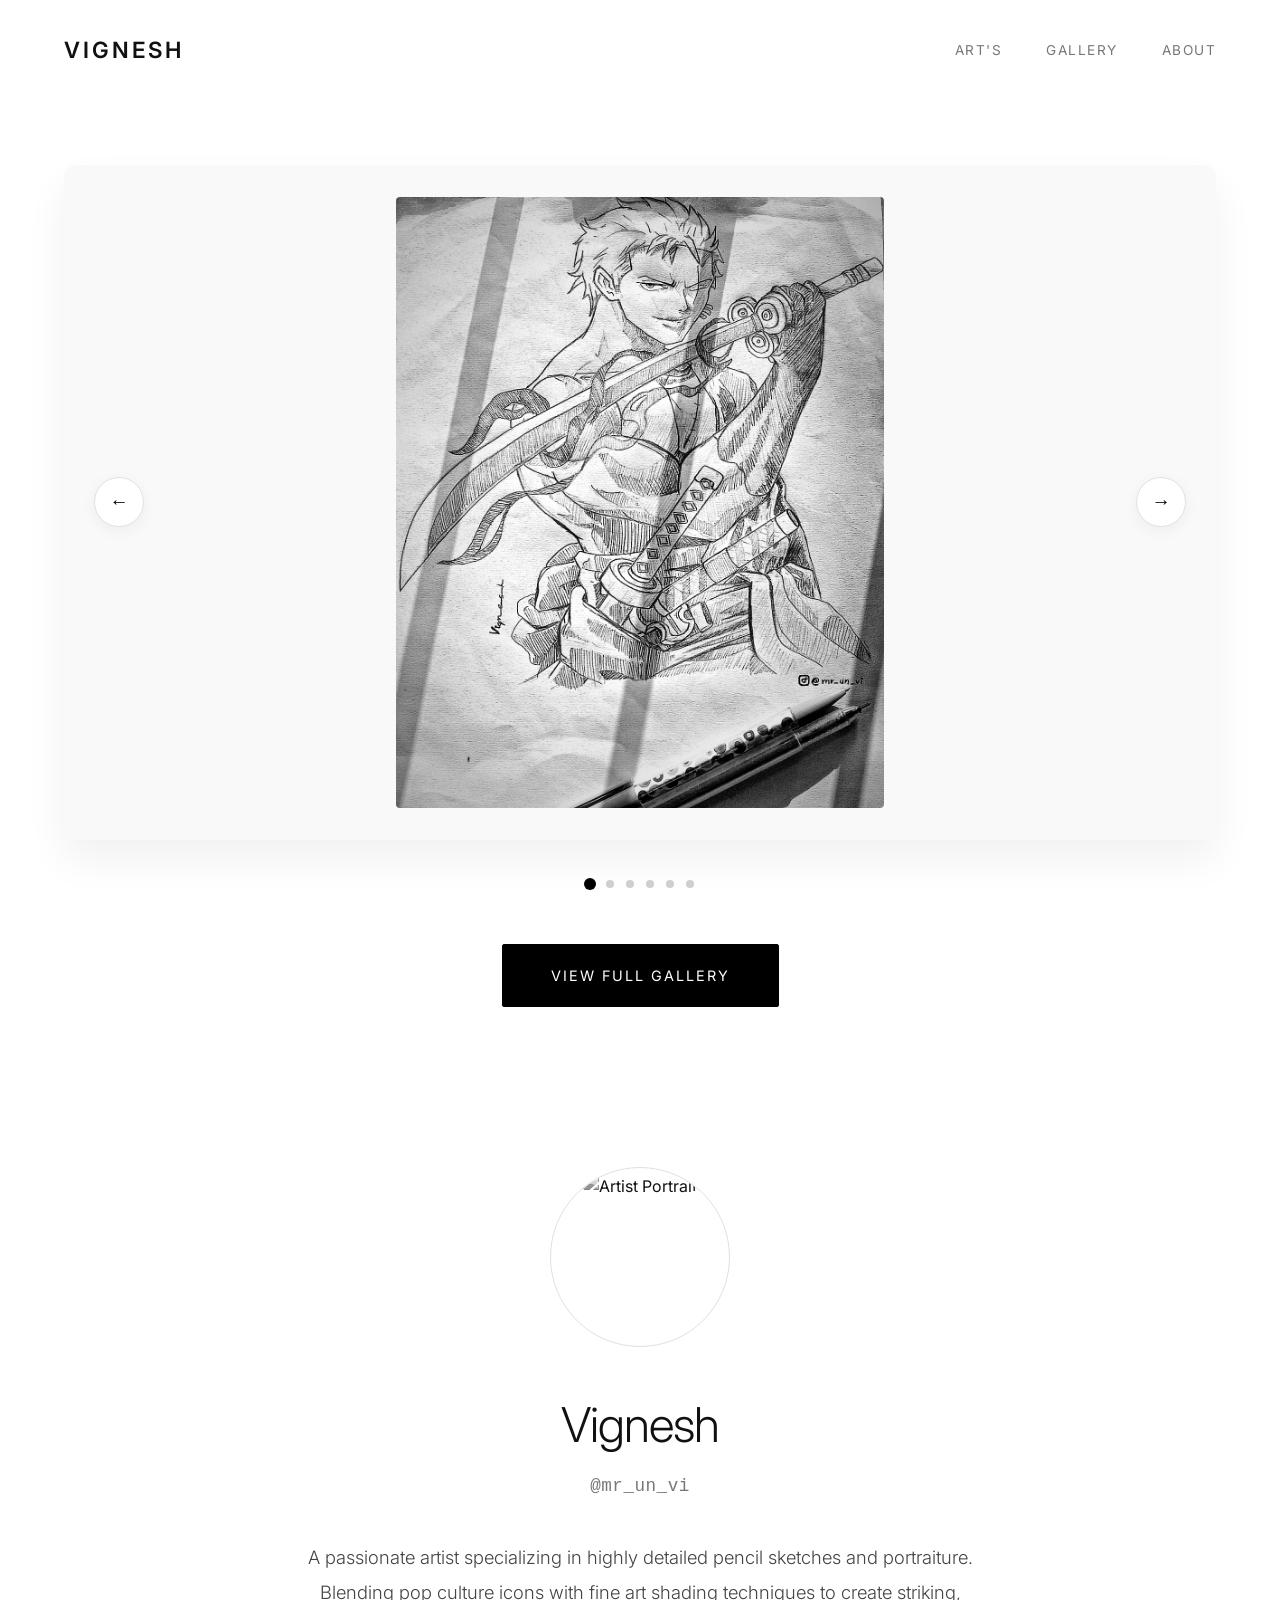
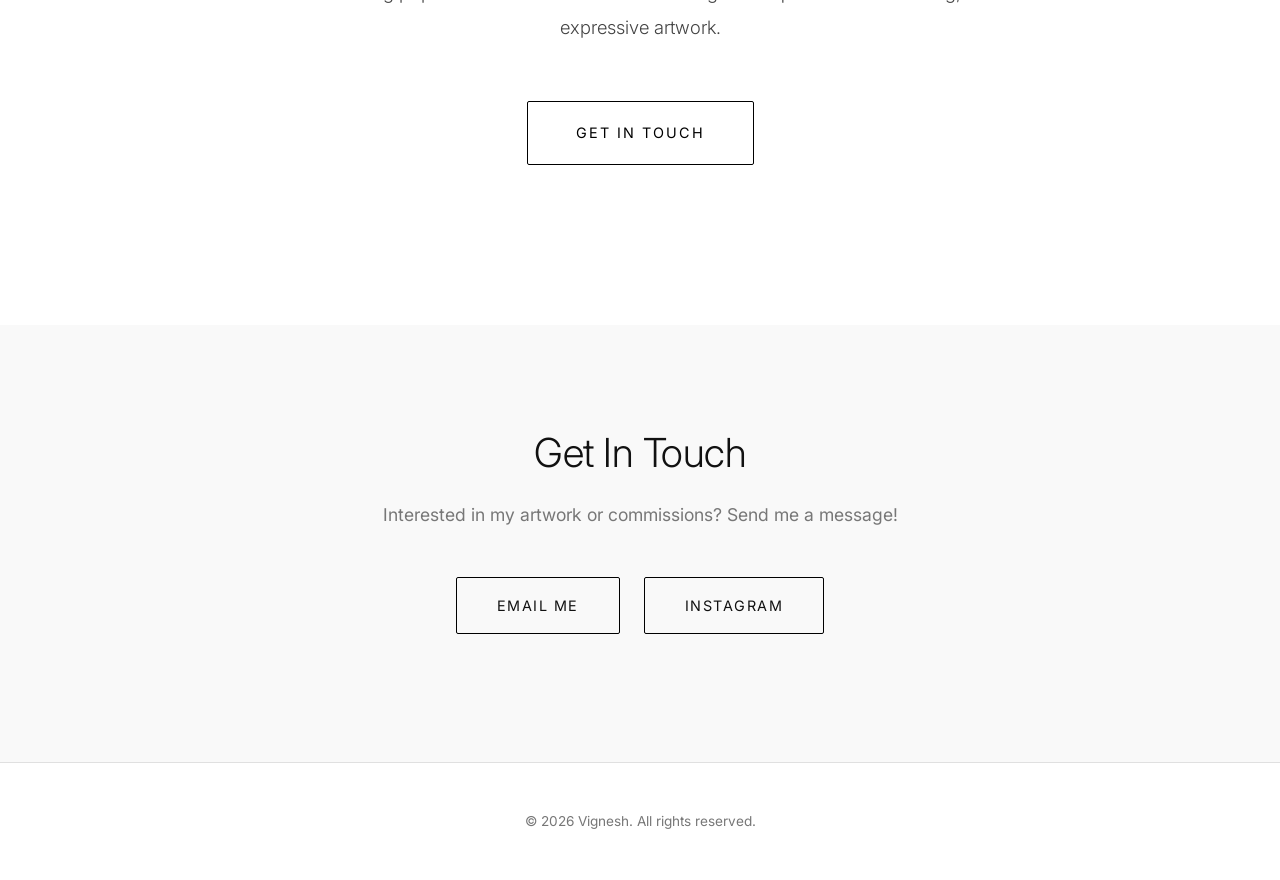
==== index.html @ 4074996f "new commit" ====
<!DOCTYPE html>
<html lang="en">

<head>
    <meta charset="UTF-8">
    <meta name="viewport" content="width=device-width, initial-scale=1.0">
    <meta name="description" content="Vignesh - Modern Art Portfolio Website">
    <title>Vignesh | Art Portfolio</title>
    <link rel="stylesheet" href="style.css">
    <link href="https://fonts.googleapis.com/css2?family=Inter:wght@300;400;600&display=swap" rel="stylesheet">
</head>

<body>
    <header>
        <div class="logo">VIGNESH</div>
        <nav>
            <a href="#portfolio">Art's</a>
            <a href="gallery.html">Gallery</a>
            <a href="#about">About</a>
        </nav>
    </header>

    <main>
        <section id="portfolio" class="slider-section fade-in">
            <div class="slider-container">
                <div class="slider-wrapper" id="sliderWrapper">
                    <!-- Images go here -->
                    <div class="slide"><img src="assets/mr_un_vi_14041226_170726831.jpg.jpeg"></div>
                    <div class="slide"><img src="assets/mr_un_vi_14041226_170733646.jpg.jpeg"></div>
                    <div class="slide"><img src="assets/mr_un_vi_14041226_170751697.jpg.jpeg"></div>
                    <div class="slide"><img src="assets/mr_un_vi_14041226_170822749.jpg.jpeg"></div>
                    <div class="slide"><img src="assets/mr_un_vi_14041226_170829774.jpg.jpeg"></div>
                    <div class="slide"><img src="assets/mr_un_vi_14041226_183901251.jpg.jpeg"></div>
                </div>
                <!-- Navigation Arrows -->
                <button class="slider-btn prev-btn" id="prevBtn" aria-label="Previous">&larr;</button>
                <button class="slider-btn next-btn" id="nextBtn" aria-label="Next">&rarr;</button>
            </div>
            <!-- Slider Indicators (Dots) -->
            <div class="slider-indicators" id="indicators"></div>

            <div class="view-gallery-btn-container fade-in">
                <a href="gallery.html" class="view-gallery-btn">View Full Gallery</a>
            </div>
        </section>

        <section id="about" class="bio-section fade-in">
            <div class="bio-container">
                <div class="portrait-wrapper">
                    <img src="" alt="Artist Portrait" class="artist-portrait">
                </div>
                <h1 class="artist-name">Vignesh</h1>
                <p class="artist-handle">@mr_un_vi</p>
                <p class="artist-bio">
                    A passionate artist specializing in highly detailed pencil sketches and portraiture.
                    Blending pop culture icons with fine art shading techniques to create striking, expressive artwork.
                </p>
                <a href="#contact" class="contact-btn">Get in Touch</a>
            </div>
        </section>
        <section id="contact" class="contact-section fade-in">
            <div class="contact-container">
                <h2>Get In Touch</h2>
                <p>Interested in my artwork or commissions? Send me a message!</p>
                <div class="contact-links">
                    <a href="mailto:vacharya2006@gmail.com" class="contact-link">Email Me</a>
                    <a href="https://instagram.com/mr_un_vi" target="_blank" class="contact-link">Instagram</a>
                </div>
            </div>
        </section>
    </main>

    <footer>
        <p>&copy; 2026 Vignesh. All rights reserved.</p>
    </footer>

    <script src="script.js"></script>
</body>

</html>
---- style.css ----
:root {
    --bg-color: #ffffff;
    --bg-secondary: #f9f9f9;
    --text-color: #111111;
    --text-light: #777777;
    --accent-color: #000000;
    --border-color: #e0e0e0;
    --transition-smooth: all 0.6s cubic-bezier(0.25, 1, 0.5, 1);
}

* {
    margin: 0;
    padding: 0;
    box-sizing: border-box;
}

html {
    scroll-behavior: smooth;
}

body {
    font-family: 'Inter', sans-serif;
    background-color: var(--bg-color);
    color: var(--text-color);
    line-height: 1.6;
    overflow-x: hidden;
}

a {
    text-decoration: none;
    color: inherit;
    transition: var(--transition-smooth);
}

/* Header */
header {
    display: flex;
    justify-content: space-between;
    align-items: center;
    padding: 2rem 5%;
    background-color: rgba(255, 255, 255, 0.95);
    backdrop-filter: blur(10px);
    position: sticky;
    top: 0;
    z-index: 100;
    border-bottom: 1px solid transparent;
    transition: var(--transition-smooth);
}

header:hover {
    border-bottom: 1px solid var(--border-color);
}

.logo {
    font-size: 1.4rem;
    font-weight: 600;
    letter-spacing: 3px;
    text-transform: uppercase;
}

nav a {
    margin-left: 2.5rem;
    font-size: 0.85rem;
    text-transform: uppercase;
    letter-spacing: 1.5px;
    font-weight: 400;
    color: var(--text-light);
    position: relative;
}

nav a::after {
    content: '';
    position: absolute;
    width: 0%;
    height: 1px;
    bottom: -4px;
    left: 0;
    background-color: var(--accent-color);
    transition: var(--transition-smooth);
}

nav a:hover {
    color: var(--text-color);
}

nav a:hover::after {
    width: 100%;
}

/* Slider Section */
.slider-section {
    padding: 4rem 0 2rem;
    display: flex;
    flex-direction: column;
    align-items: center;
}

.slider-container {
    position: relative;
    width: 90%;
    max-width: 1400px;
    height: 75vh;
    min-height: 500px;
    overflow: hidden;
    border-radius: 12px;
    box-shadow: 0 20px 40px rgba(0,0,0,0.06);
    background-color: var(--bg-secondary);
}

.slider-wrapper {
    display: flex;
    height: 100%;
    transition: transform 0.8s cubic-bezier(0.25, 1, 0.5, 1);
    will-change: transform;
}

.slide {
    flex: 0 0 100%;
    height: 100%;
    display: flex;
    justify-content: center;
    align-items: center;
    padding: 2rem;
}

.slide img {
    max-width: 100%;
    max-height: 100%;
    object-fit: contain;
    border-radius: 4px;
    user-select: none;
    transition: transform 0.5s ease;
}

.slide img:hover {
    transform: scale(1.02);
}

.slider-btn {
    position: absolute;
    top: 50%;
    transform: translateY(-50%);
    background: #ffffff;
    color: #000000;
    border: 1px solid var(--border-color);
    width: 50px;
    height: 50px;
    border-radius: 50%;
    font-size: 1.2rem;
    cursor: pointer;
    display: flex;
    justify-content: center;
    align-items: center;
    transition: var(--transition-smooth);
    box-shadow: 0 4px 15px rgba(0,0,0,0.05);
    z-index: 10;
}

.slider-btn:hover {
    background: var(--accent-color);
    color: var(--bg-color);
    transform: translateY(-50%) scale(1.1);
}

.prev-btn { left: 30px; }
.next-btn { right: 30px; }

.slider-indicators {
    display: flex;
    gap: 12px;
    margin-top: 2.5rem;
}

.dot {
    width: 8px;
    height: 8px;
    border-radius: 50%;
    background-color: #d0d0d0;
    cursor: pointer;
    transition: var(--transition-smooth);
}

.dot.active {
    background-color: var(--accent-color);
    transform: scale(1.5);
}

/* Bio Section */
.bio-section {
    padding: 8rem 2rem 10rem;
    display: flex;
    justify-content: center;
    align-items: center;
    background-color: var(--bg-color);
}

.bio-container {
    max-width: 700px;
    text-align: center;
}

.portrait-wrapper {
    margin: 0 auto 2.5rem;
    width: 180px;
    height: 180px;
    border-radius: 50%;
    padding: 6px;
    border: 1px solid var(--border-color);
    overflow: hidden;
    transition: var(--transition-smooth);
}

.portrait-wrapper:hover {
    border-color: var(--accent-color);
}

.artist-portrait {
    width: 100%;
    height: 100%;
    object-fit: cover;
    border-radius: 50%;
    filter: grayscale(100%);
    transition: var(--transition-smooth);
}

.artist-portrait:hover {
    filter: grayscale(0%);
    transform: scale(1.05);
}

.artist-name {
    font-size: 3rem;
    font-weight: 300;
    margin-bottom: 0.5rem;
    letter-spacing: -1px;
}

.artist-handle {
    font-size: 1.1rem;
    color: var(--text-light);
    margin-bottom: 2.5rem;
    font-family: monospace;
    letter-spacing: 0.5px;
}

.artist-bio {
    font-size: 1.15rem;
    color: #444444;
    line-height: 1.9;
    margin-bottom: 3.5rem;
    font-weight: 300;
}

.contact-btn {
    display: inline-block;
    padding: 1.2rem 3rem;
    border: 1px solid var(--accent-color);
    background-color: transparent;
    color: var(--accent-color);
    font-size: 0.9rem;
    text-transform: uppercase;
    letter-spacing: 2px;
    cursor: pointer;
    transition: var(--transition-smooth);
    border-radius: 2px;
}

.contact-btn:hover {
    background-color: var(--accent-color);
    color: var(--bg-color);
    box-shadow: 0 10px 20px rgba(0,0,0,0.1);
}

/* Footer */
footer {
    text-align: center;
    padding: 3rem;
    color: var(--text-light);
    font-size: 0.85rem;
    border-top: 1px solid var(--border-color);
    background-color: var(--bg-color);
}

/* Animations */
.fade-in {
    opacity: 0;
    transform: translateY(30px);
    transition: opacity 1.2s cubic-bezier(0.25, 1, 0.5, 1), transform 1.2s cubic-bezier(0.25, 1, 0.5, 1);
}

.fade-in.visible {
    opacity: 1;
    transform: translateY(0);
}

@media (max-width: 768px) {
    header {
        padding: 1.5rem;
        flex-direction: column;
        gap: 1.5rem;
    }
    
    nav a {
        margin: 0 1rem;
    }

    .slider-container {
        height: 50vh;
        width: 100%;
        border-radius: 0;
    }
    
    .slider-btn {
        width: 40px;
        height: 40px;
        font-size: 1rem;
    }

    .prev-btn { left: 10px; }
    .next-btn { right: 10px; }
    
    .bio-section {
        padding: 5rem 1.5rem;
    }
    
    .artist-name {
        font-size: 2.2rem;
    }
    
    .portrait-wrapper {
        width: 140px;
        height: 140px;
    }
}

/* Gallery Page Styles */
.gallery-page {
    padding: 6rem 5% 4rem;
    min-height: 80vh;
}

.gallery-title {
    text-align: center;
    font-size: 2.5rem;
    font-weight: 300;
    margin-bottom: 4rem;
    letter-spacing: 2px;
}

.gallery-grid {
    display: grid;
    grid-template-columns: repeat(auto-fit, minmax(300px, 1fr));
    gap: 2rem;
    max-width: 1400px;
    margin: 0 auto;
}

.gallery-item {
    border-radius: 6px;
    overflow: hidden;
    box-shadow: 0 10px 30px rgba(0,0,0,0.06);
    background: var(--bg-secondary);
}

.gallery-item img {
    width: 100%;
    height: 100%;
    object-fit: cover;
    display: block;
    transition: transform 0.8s cubic-bezier(0.25, 1, 0.5, 1);
}

.gallery-item:hover img {
    transform: scale(1.05);
}

/* Specific styling to match the active navigation on header */
nav a.active-nav {
    color: var(--text-color);
}

nav a.active-nav::after {
    width: 100%;
}

/* Button to view gallery */
.view-gallery-btn-container {
    text-align: center;
    margin-top: 3.5rem;
}

.view-gallery-btn {
    display: inline-block;
    padding: 1.2rem 3rem;
    border: 1px solid var(--accent-color);
    background-color: var(--accent-color);
    color: var(--bg-color);
    font-size: 0.9rem;
    text-transform: uppercase;
    letter-spacing: 2px;
    cursor: pointer;
    transition: var(--transition-smooth);
    border-radius: 2px;
}

.view-gallery-btn:hover {
    background-color: transparent;
    color: var(--accent-color);
    box-shadow: 0 10px 20px rgba(0,0,0,0.1);
}

/* Contact Section */
.contact-section {
    padding: 6rem 2rem 8rem;
    background-color: var(--bg-secondary);
    text-align: center;
}

.contact-container {
    max-width: 600px;
    margin: 0 auto;
}

.contact-container h2 {
    font-size: 2.5rem;
    font-weight: 300;
    margin-bottom: 1rem;
    letter-spacing: -0.5px;
}

.contact-container p {
    color: var(--text-light);
    margin-bottom: 3rem;
    font-size: 1.1rem;
}

.contact-links {
    display: flex;
    justify-content: center;
    gap: 1.5rem;
    flex-wrap: wrap;
}

.contact-link {
    display: inline-block;
    padding: 1rem 2.5rem;
    border: 1px solid var(--accent-color);
    border-radius: 2px;
    font-size: 0.9rem;
    text-transform: uppercase;
    letter-spacing: 1.5px;
    transition: var(--transition-smooth);
}

.contact-link:hover {
    background-color: var(--accent-color);
    color: var(--bg-color);
    transform: translateY(-3px);
    box-shadow: 0 10px 20px rgba(0,0,0,0.1);
}
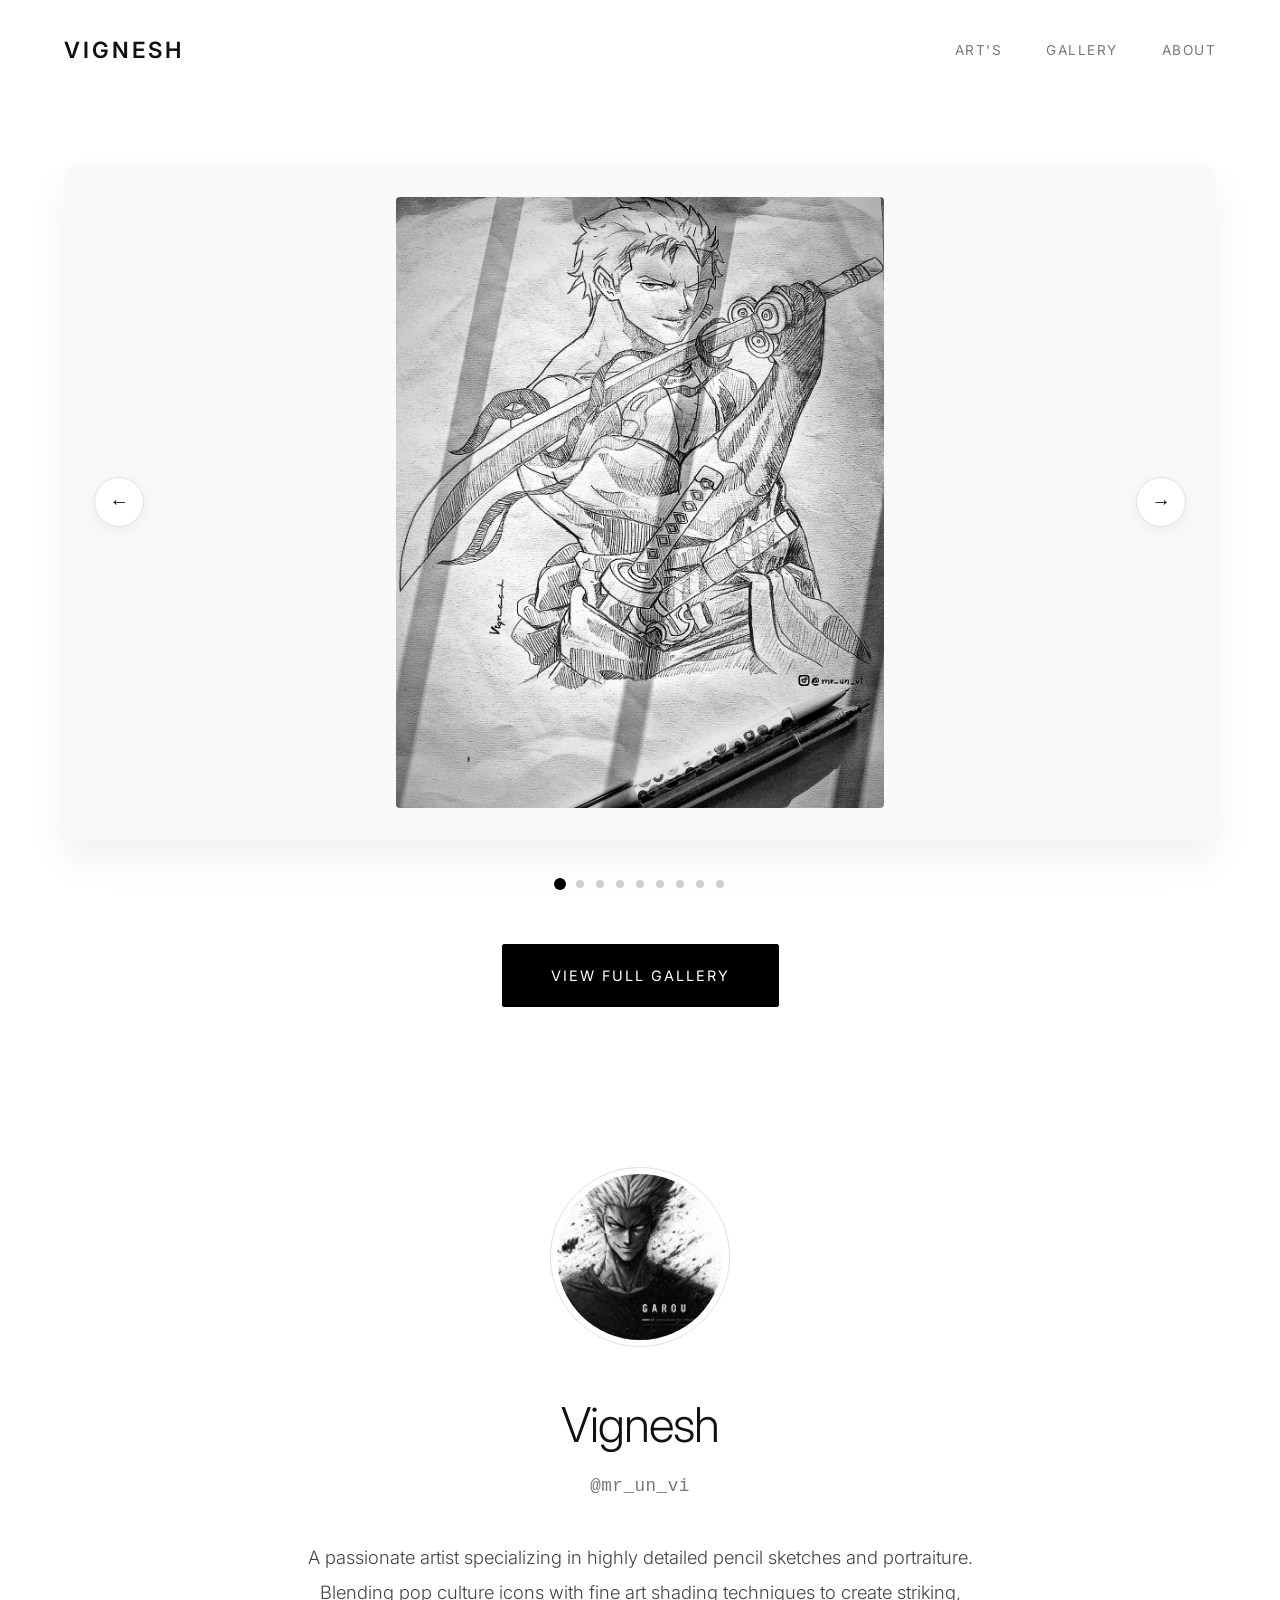
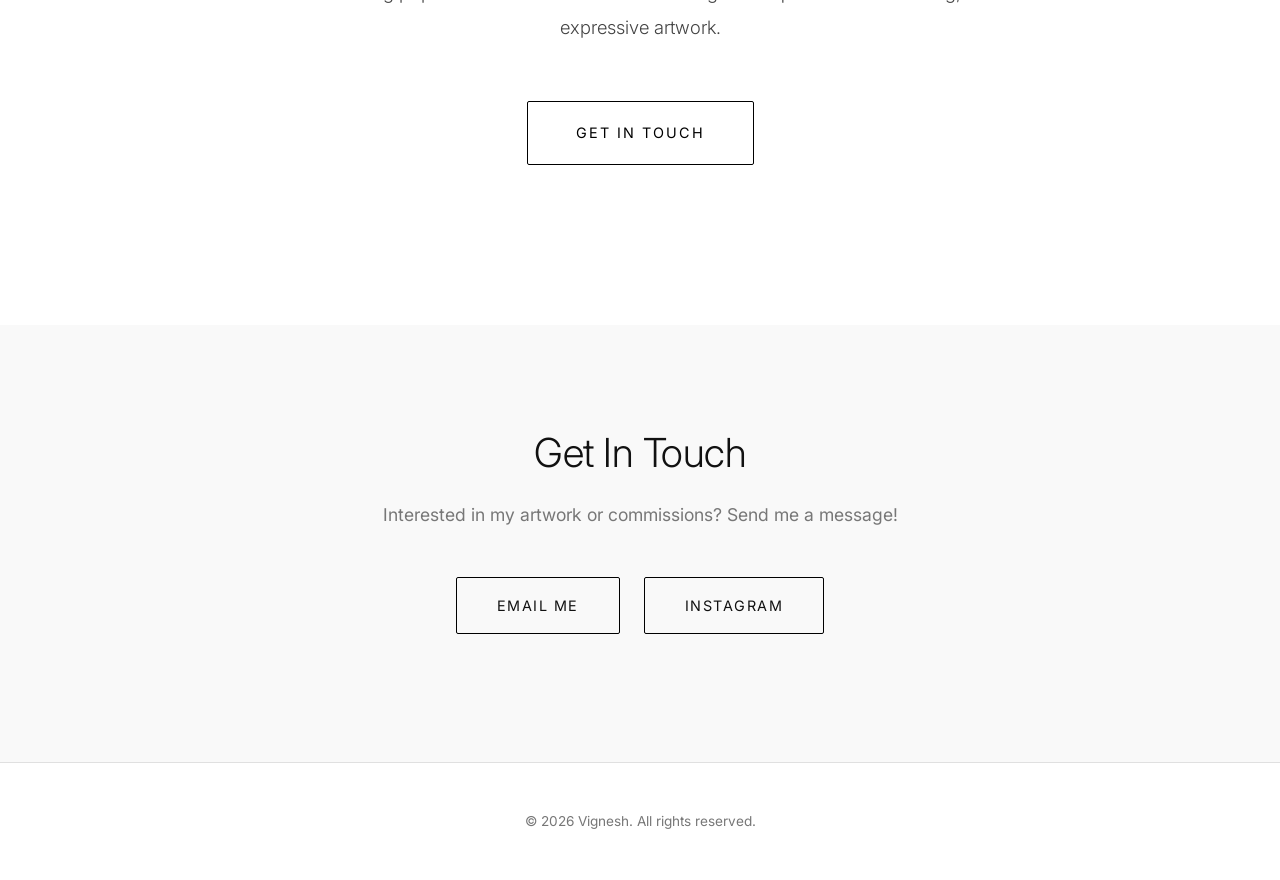
==== commit 4b7455ec: "new added" ====
--- a/index.html
+++ b/index.html
@@ -31,6 +31,9 @@
                     <div class="slide"><img src="assets/mr_un_vi_14041226_170822749.jpg.jpeg"></div>
                     <div class="slide"><img src="assets/mr_un_vi_14041226_170829774.jpg.jpeg"></div>
                     <div class="slide"><img src="assets/mr_un_vi_14041226_183901251.jpg.jpeg"></div>
+                    <div class="slide"><img src="assets/IMG-20260316-WA0030.jpg.jpeg"></div>
+                    <div class="slide"><img src="assets/IMG-20260316-WA0032.jpg.jpeg"></div>
+                    <div class="slide"><img src="assets/IMG_20260316_190132.jpg.jpeg"></div>
                 </div>
                 <!-- Navigation Arrows -->
                 <button class="slider-btn prev-btn" id="prevBtn" aria-label="Previous">&larr;</button>
@@ -47,7 +50,8 @@
         <section id="about" class="bio-section fade-in">
             <div class="bio-container">
                 <div class="portrait-wrapper">
-                    <img src="" alt="Artist Portrait" class="artist-portrait">
+                    <img src="/assets/WhatsApp Image 2026-03-16 at 6.59.22 PM.jpeg" alt="Artist Portrait"
+                        class="artist-portrait">
                 </div>
                 <h1 class="artist-name">Vignesh</h1>
                 <p class="artist-handle">@mr_un_vi</p>
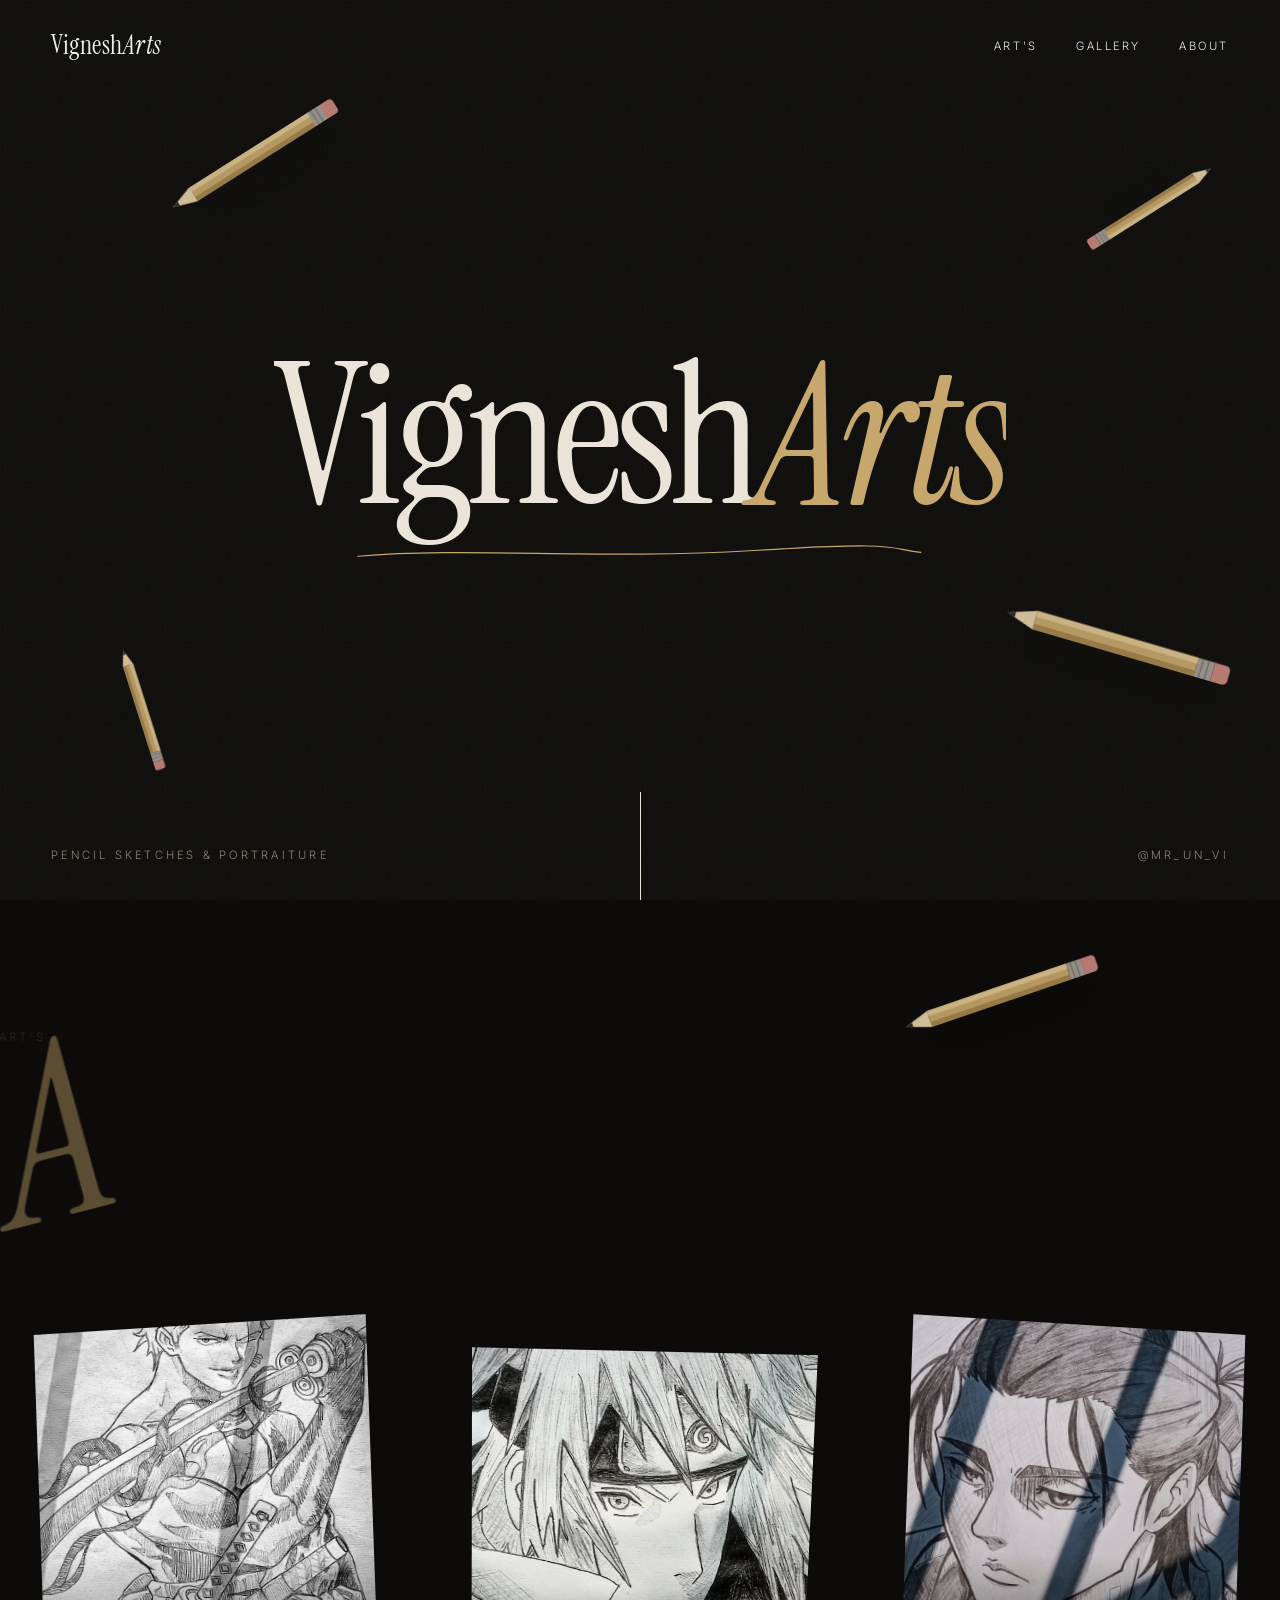
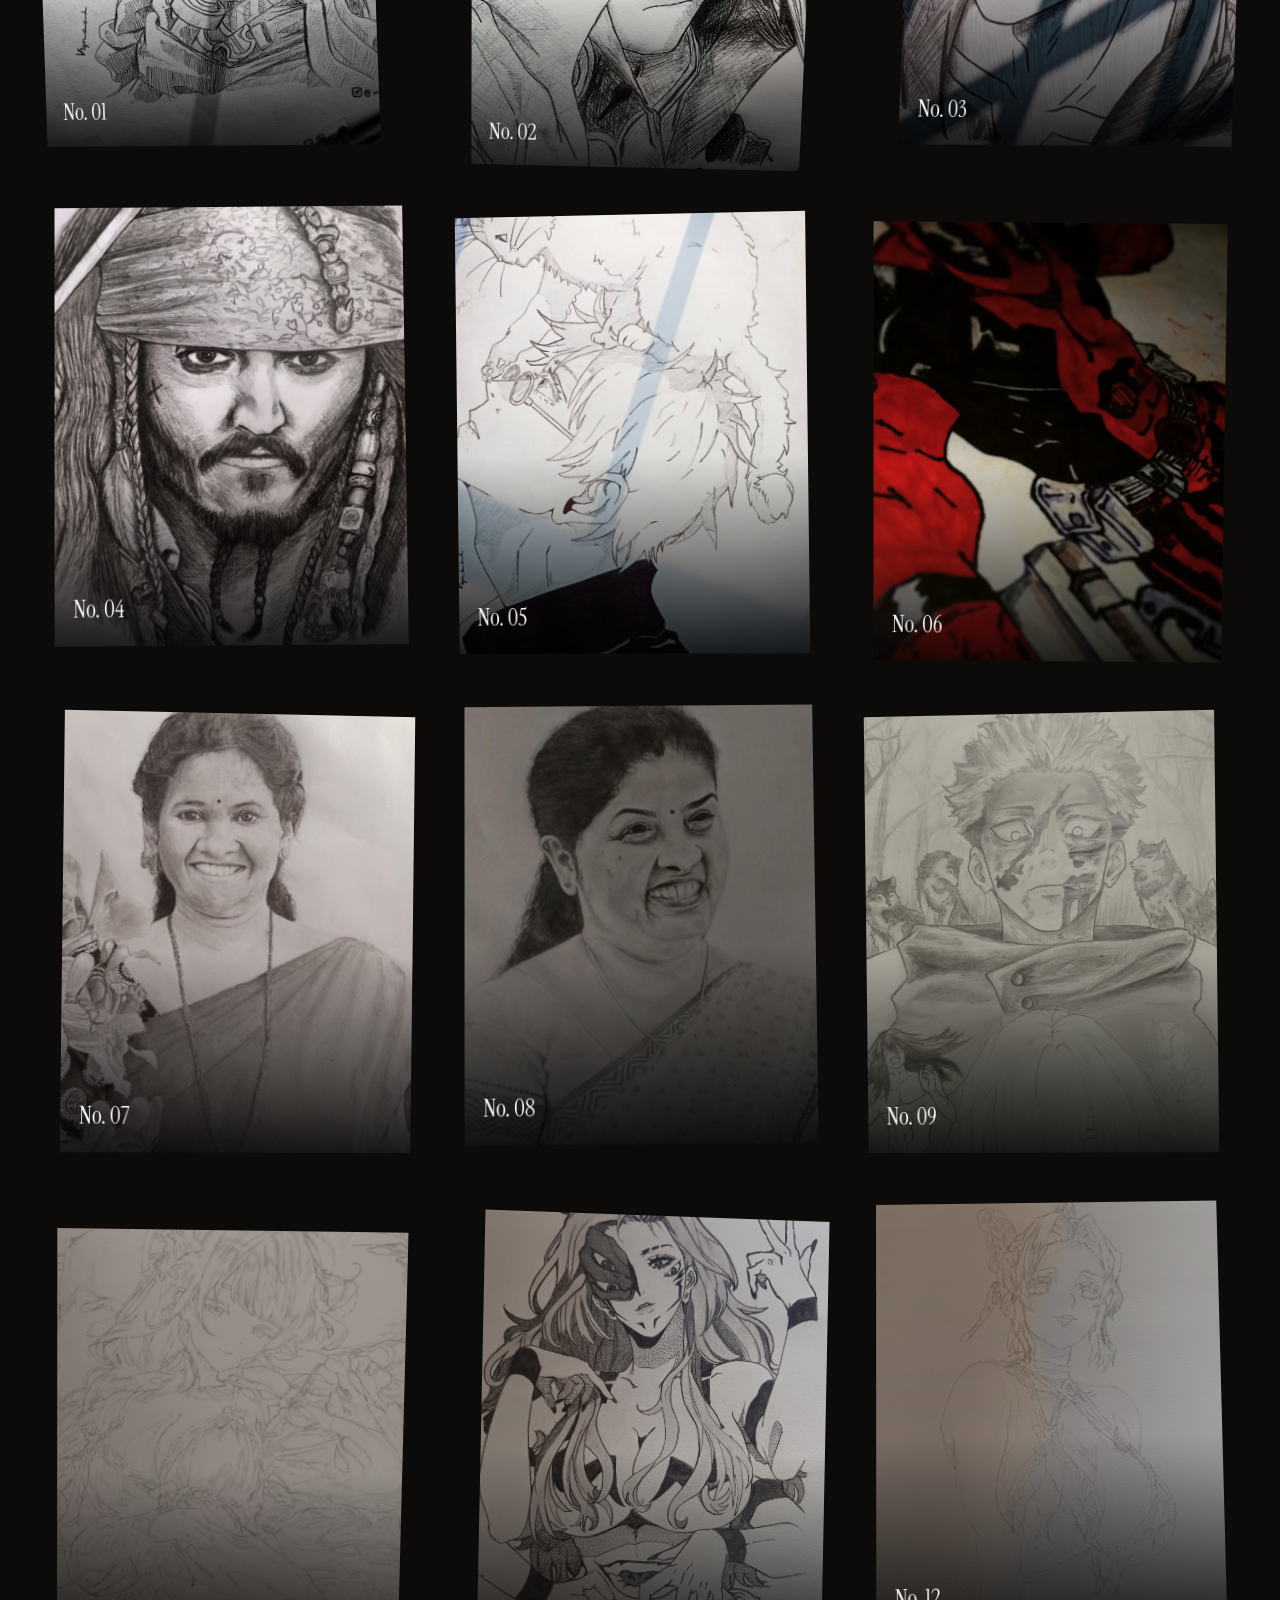
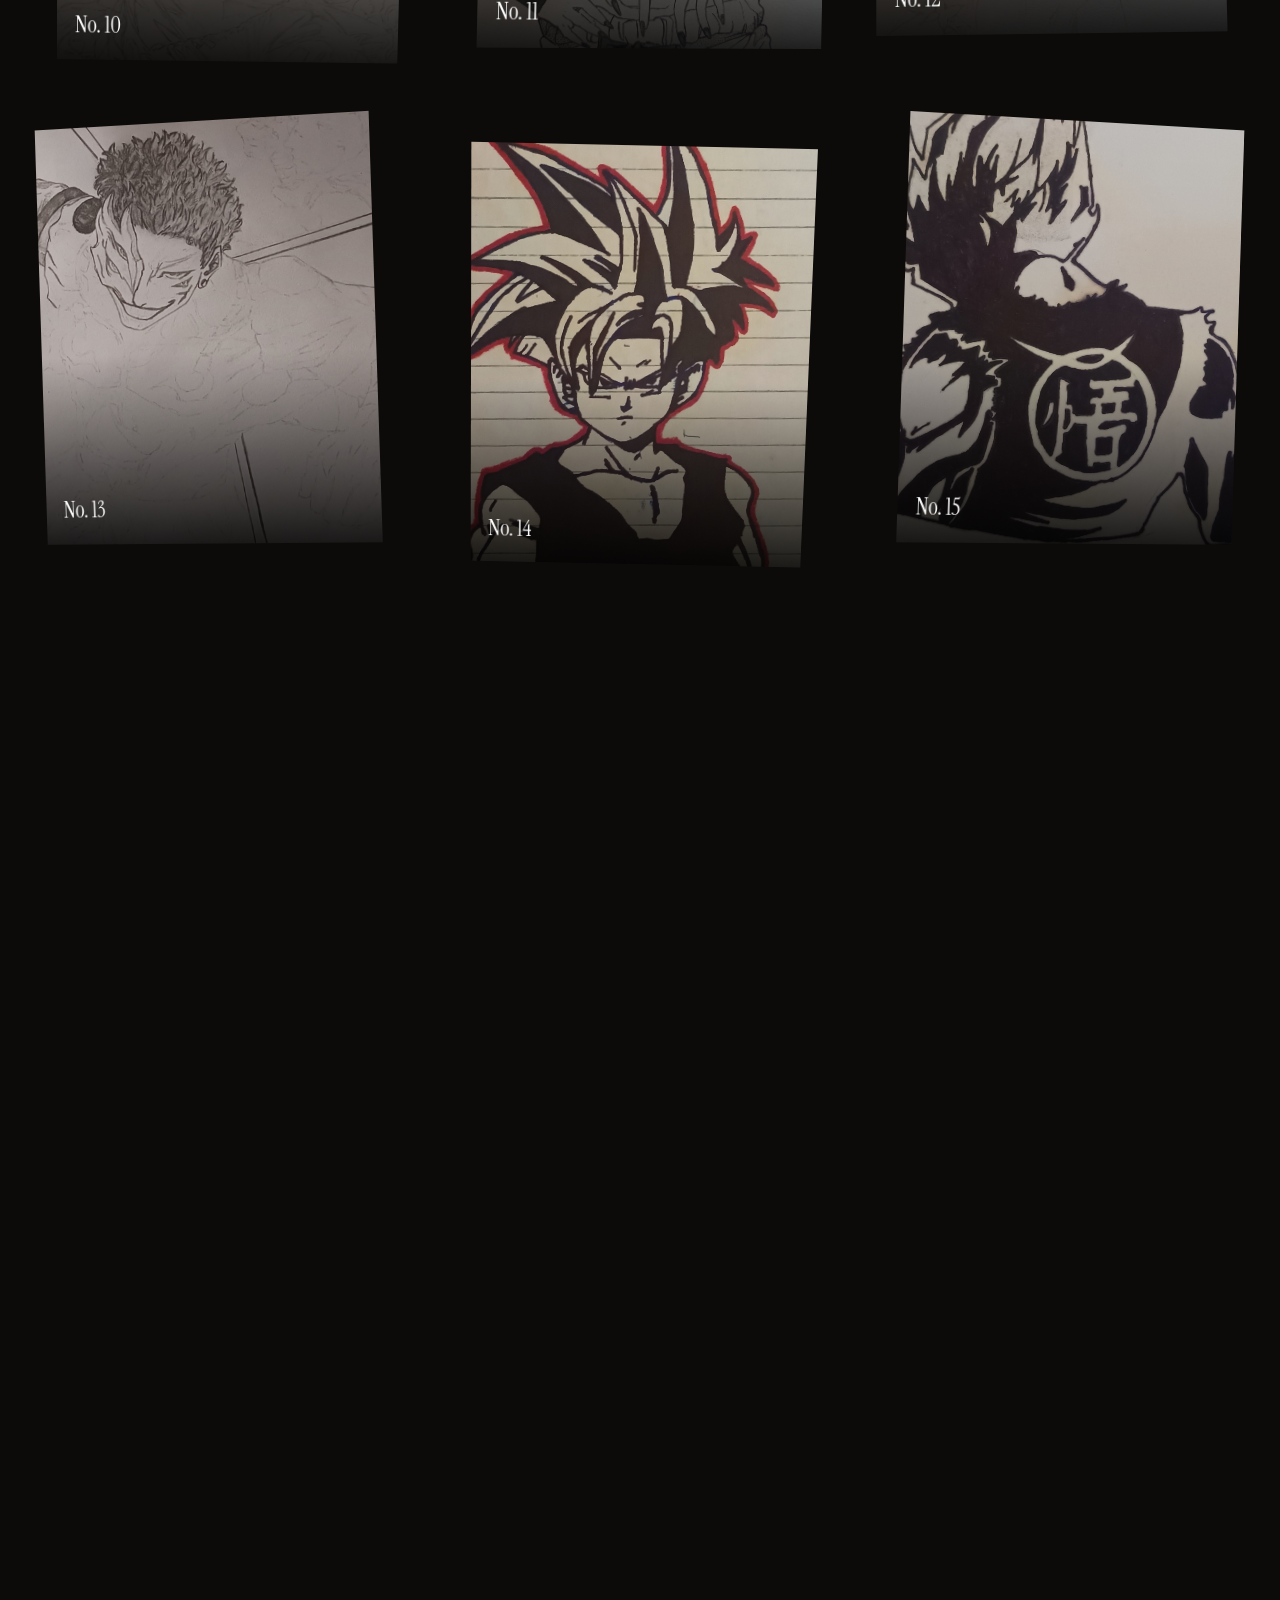
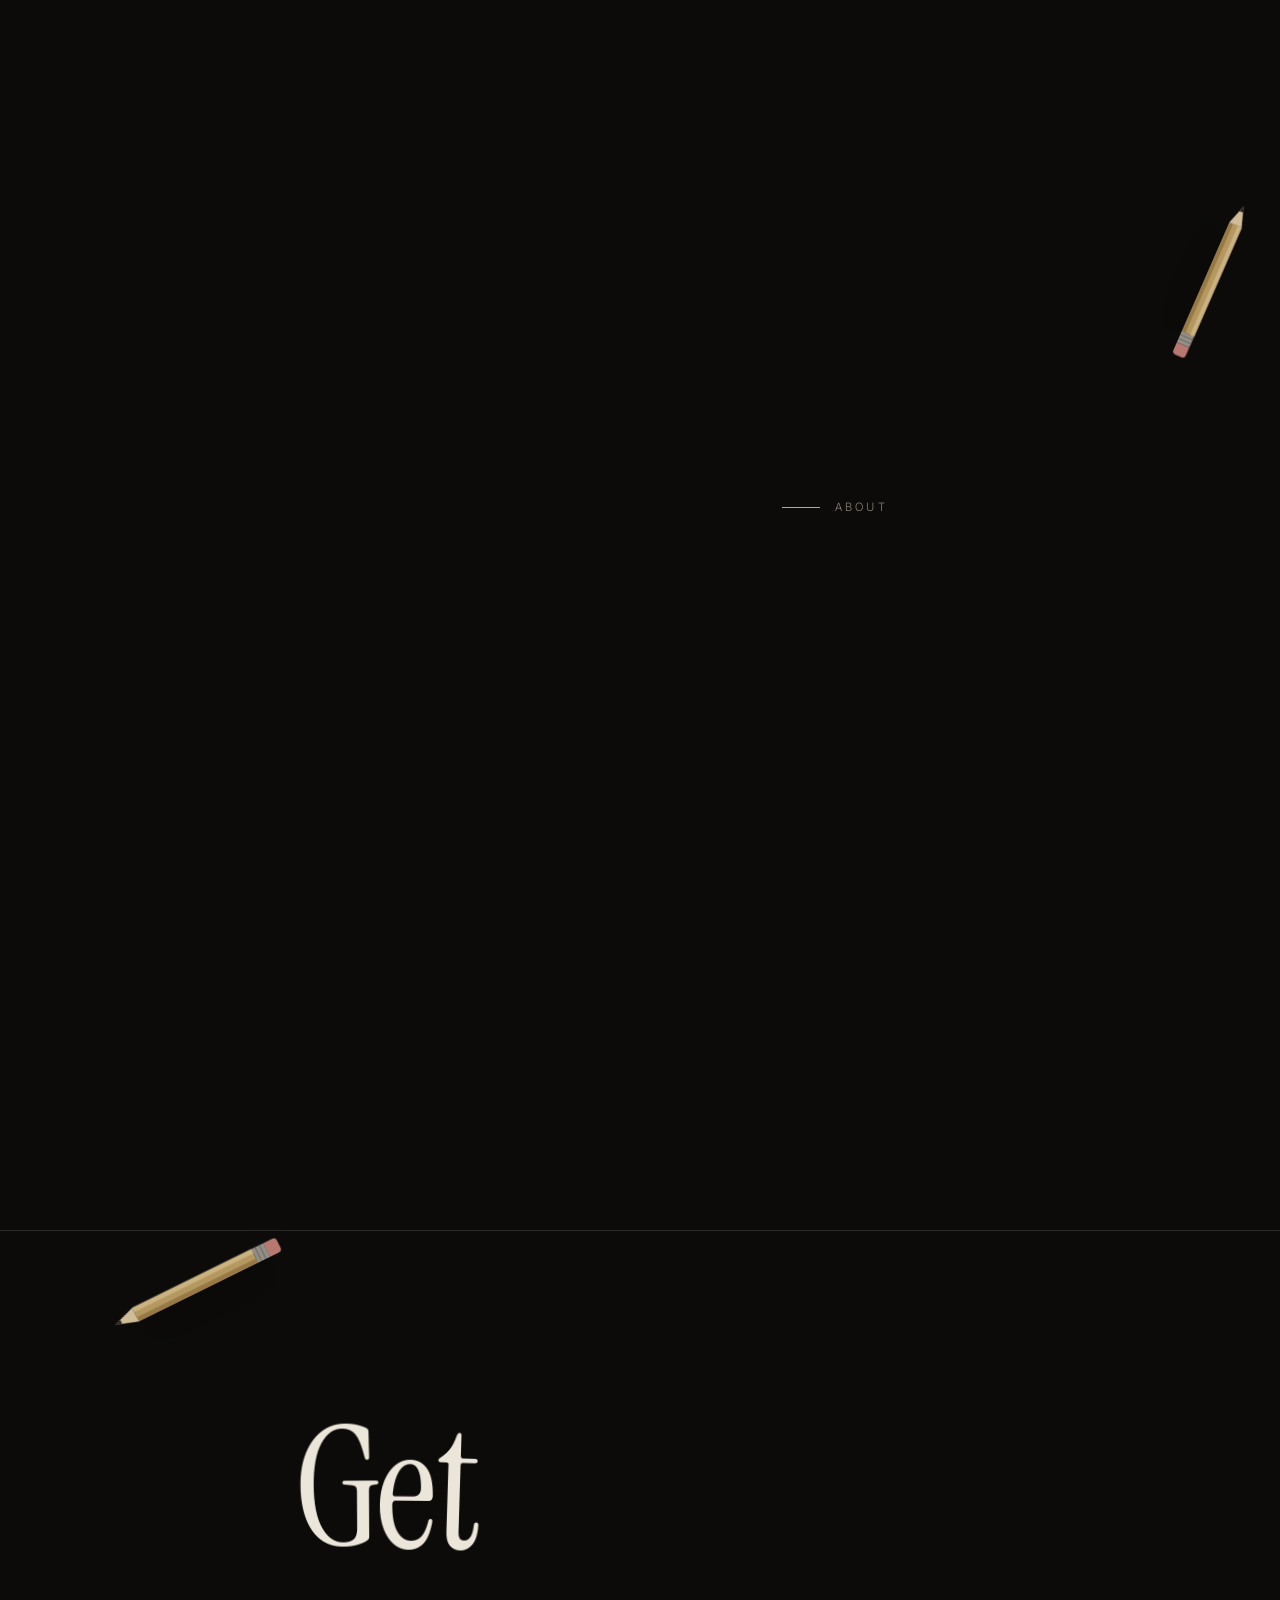
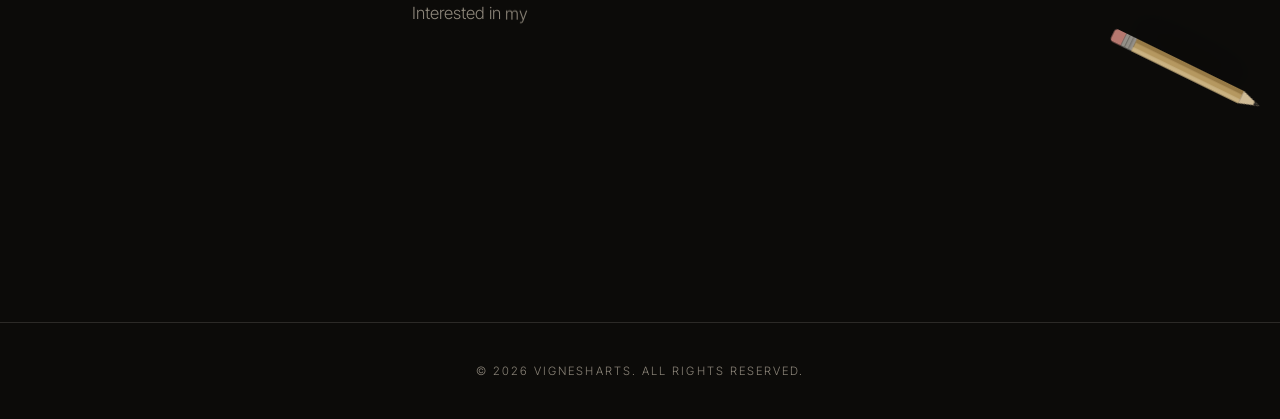
==== commit 848be753: "last commit" ====
--- a/index.html
+++ b/index.html
@@ -3,16 +3,32 @@
 
 <head>
     <meta charset="UTF-8">
-    <meta name="viewport" content="width=device-width, initial-scale=1.0">
-    <meta name="description" content="Vignesh - Modern Art Portfolio Website">
-    <title>Vignesh | Art Portfolio</title>
+    <meta name="viewport" content="width=device-width, initial-scale=1.0, viewport-fit=cover">
+    <meta name="description" content="VigneshArts - Modern Art Portfolio Website">
+    <meta name="theme-color" content="#0c0b09">
+    <title>VigneshArts | Art Portfolio</title>
+    <link rel="preconnect" href="https://fonts.googleapis.com">
+    <link rel="preconnect" href="https://fonts.gstatic.com" crossorigin>
+    <link href="https://fonts.googleapis.com/css2?family=Instrument+Serif:ital@0;1&family=Inter+Tight:wght@300;400;500&display=swap" rel="stylesheet">
     <link rel="stylesheet" href="style.css">
-    <link href="https://fonts.googleapis.com/css2?family=Inter:wght@300;400;600&display=swap" rel="stylesheet">
 </head>
 
 <body>
-    <header>
-        <div class="logo">VIGNESH</div>
+    <svg width="0" height="0" style="position:absolute" aria-hidden="true">
+        <symbol id="pencil" viewBox="0 0 200 24">
+            <path d="M28 4h140v16H28z" fill="#c8a76a"/>
+            <path d="M28 4h140v5H28z" fill="#dfc48f"/>
+            <path d="M28 15h140v5H28z" fill="#a5854c"/>
+            <path d="M168 4h14v16h-14z" fill="#a19d96"/>
+            <path d="M172 4v16M177 4v16" stroke="#77736d" stroke-width="1.2"/>
+            <path d="M182 4h10a4 4 0 0 1 4 4v8a4 4 0 0 1-4 4h-10z" fill="#c9837a"/>
+            <path d="M28 4 4 12l24 8z" fill="#e6cfa6"/>
+            <path d="M11 9.7 4 12l7 2.3z" fill="#2a2724"/>
+        </symbol>
+    </svg>
+    <div class="progress" aria-hidden="true"></div>
+    <header class="site-header">
+        <a href="index.html" class="logo">Vignesh<em>Arts</em></a>
         <nav>
             <a href="#portfolio">Art's</a>
             <a href="gallery.html">Gallery</a>
@@ -21,64 +37,84 @@
     </header>
 
     <main>
-        <section id="portfolio" class="slider-section fade-in">
-            <div class="slider-container">
-                <div class="slider-wrapper" id="sliderWrapper">
-                    <!-- Images go here -->
-                    <div class="slide"><img src="assets/mr_un_vi_14041226_170726831.jpg.jpeg"></div>
-                    <div class="slide"><img src="assets/mr_un_vi_14041226_170733646.jpg.jpeg"></div>
-                    <div class="slide"><img src="assets/mr_un_vi_14041226_170751697.jpg.jpeg"></div>
-                    <div class="slide"><img src="assets/mr_un_vi_14041226_170822749.jpg.jpeg"></div>
-                    <div class="slide"><img src="assets/mr_un_vi_14041226_170829774.jpg.jpeg"></div>
-                    <div class="slide"><img src="assets/mr_un_vi_14041226_183901251.jpg.jpeg"></div>
-                    <div class="slide"><img src="assets/IMG-20260316-WA0030.jpg.jpeg"></div>
-                    <div class="slide"><img src="assets/IMG-20260316-WA0032.jpg.jpeg"></div>
-                    <div class="slide"><img src="assets/IMG_20260316_190132.jpg.jpeg"></div>
-                </div>
-                <!-- Navigation Arrows -->
-                <button class="slider-btn prev-btn" id="prevBtn" aria-label="Previous">&larr;</button>
-                <button class="slider-btn next-btn" id="nextBtn" aria-label="Next">&rarr;</button>
+        <section class="hero">
+            <svg class="pencil" viewBox="0 0 200 24" style="--top:16%;--left:12%;--rot:-32deg;--w:200px;--dur:6s;--delay:0s" data-speed="0.25" aria-hidden="true"><use href="#pencil"/></svg>
+            <svg class="pencil" viewBox="0 0 200 24" style="--top:70%;--left:78%;--rot:22deg;--w:240px;--dur:7s;--delay:-2s" data-speed="0.35" aria-hidden="true"><use href="#pencil"/></svg>
+            <svg class="pencil" viewBox="0 0 200 24" style="--top:22%;--left:84%;--rot:148deg;--w:150px;--dur:5s;--delay:-1s" data-speed="0.15" aria-hidden="true"><use href="#pencil"/></svg>
+            <svg class="pencil" viewBox="0 0 200 24" style="--top:78%;--left:6%;--rot:70deg;--w:130px;--dur:6.5s;--delay:-3s" data-speed="0.3" aria-hidden="true"><use href="#pencil"/></svg>
+            <div class="hero-title">
+                <h1 class="hero-name" aria-label="VigneshArts"><span style="--i:0">V</span><span style="--i:1">i</span><span style="--i:2">g</span><span style="--i:3">n</span><span style="--i:4">e</span><span style="--i:5">s</span><span style="--i:6">h</span><em><span style="--i:7">A</span><span style="--i:8">r</span><span style="--i:9">t</span><span style="--i:10">s</span></em></h1>
+                <svg class="hero-line" viewBox="0 0 600 24" aria-hidden="true"><path d="M4 16C120 6 260 20 420 10S560 8 596 12" pathLength="1"/></svg>
             </div>
-            <!-- Slider Indicators (Dots) -->
-            <div class="slider-indicators" id="indicators"></div>
+            <p class="hero-sub">Pencil sketches &amp; portraiture</p>
+            <p class="hero-handle">@mr_un_vi</p>
+            <div class="hero-scroll" aria-hidden="true"><i></i></div>
+        </section>
 
-            <div class="view-gallery-btn-container fade-in">
-                <a href="gallery.html" class="view-gallery-btn">View Full Gallery</a>
+        <section id="portfolio" class="works">
+            <svg class="pencil" viewBox="0 0 200 24" style="--top:2%;--left:70%;--rot:-18deg;--w:210px;--dur:7s;--delay:0s" data-speed="0.2" aria-hidden="true"><use href="#pencil"/></svg>
+            <div class="g-head">
+                <p class="label" data-scrub="slide-l">Art's</p>
+                <h2 class="g-title" data-scrub="letters"><em>Art's</em></h2>
+            </div>
+            <div class="g-grid">
+                <figure class="g-item tile"><img src="assets/mr_un_vi_14041226_170726831.jpg.jpeg" alt="Artwork 1" width="1080" height="1350" data-lb></figure>
+                <figure class="g-item tile"><img src="assets/mr_un_vi_14041226_170733646.jpg.jpeg" alt="Artwork 2" width="1080" height="1018" data-lb></figure>
+                <figure class="g-item tile"><img src="assets/mr_un_vi_14041226_170751697.jpg.jpeg" alt="Artwork 3" width="1080" height="1306" data-lb></figure>
+                <figure class="g-item tile"><img src="assets/mr_un_vi_14041226_170822749.jpg.jpeg" alt="Artwork 4" width="1080" height="1350" data-lb></figure>
+                <figure class="g-item tile"><img src="assets/mr_un_vi_14041226_170829774.jpg.jpeg" alt="Artwork 5" width="1080" height="1350" data-lb loading="lazy"></figure>
+                <figure class="g-item tile"><img src="assets/mr_un_vi_14041226_183901251.jpg.jpeg" alt="Artwork 6" width="1080" height="1350" data-lb loading="lazy"></figure>
+                <figure class="g-item tile"><img src="assets/IMG-20260316-WA0030.jpg.jpeg" alt="Artwork 7" width="1091" height="1280" data-lb loading="lazy"></figure>
+                <figure class="g-item tile"><img src="assets/IMG-20260316-WA0032.jpg.jpeg" alt="Artwork 8" width="1200" height="1394" data-lb loading="lazy"></figure>
+                <figure class="g-item tile"><img src="assets/IMG_20260316_190132-web.jpg" alt="Artwork 9" width="1800" height="2400" data-lb loading="lazy"></figure>
+                <figure class="g-item tile"><img src="assets/new-1.jpg" alt="Artwork 10" width="1800" height="2400" data-lb loading="lazy"></figure>
+                <figure class="g-item tile"><img src="assets/new-2.jpg" alt="Artwork 11" width="1800" height="2400" data-lb loading="lazy"></figure>
+                <figure class="g-item tile"><img src="assets/new-3.jpg" alt="Artwork 12" width="1800" height="2400" data-lb loading="lazy"></figure>
+                <figure class="g-item tile"><img src="assets/new-4.jpg" alt="Artwork 13" width="2400" height="1800" data-lb loading="lazy"></figure>
+                <figure class="g-item tile"><img src="assets/new-5.jpg" alt="Artwork 14" width="1800" height="2400" data-lb loading="lazy"></figure>
+                <figure class="g-item tile"><img src="assets/new-6.jpg" alt="Artwork 15" width="1800" height="2400" data-lb loading="lazy"></figure>
+                <figure class="g-item tile"><img src="assets/new-7.jpg" alt="Artwork 16" width="1800" height="2400" data-lb loading="lazy"></figure>
+                <figure class="g-item tile"><img src="assets/new-8.jpg" alt="Artwork 17" width="1800" height="2400" data-lb loading="lazy"></figure>
+                <figure class="g-item tile"><img src="assets/new-9.jpg" alt="Artwork 18" width="1800" height="2400" data-lb loading="lazy"></figure>
+                <figure class="g-item tile"><img src="assets/new-10.jpg" alt="Artwork 19" width="1800" height="2400" data-lb loading="lazy"></figure>
+            </div>
+            <div class="works-more" data-scrub="up"><a href="gallery.html" class="btn">View Full Gallery</a></div>
+        </section>
+
+        <section id="about" class="about">
+            <svg class="pencil" viewBox="0 0 200 24" style="--top:6%;--left:88%;--rot:120deg;--w:170px;--dur:6s;--delay:0s" data-speed="0.25" aria-hidden="true"><use href="#pencil"/></svg>
+            <div class="about-portrait" data-scrub="photo">
+                <img src="assets/WhatsApp Image 2026-03-16 at 6.59.22 PM.jpeg" alt="Artist Portrait" width="1440" height="1440" loading="lazy">
+            </div>
+            <div class="about-text" data-scrub="drift-r">
+                <p class="label">About</p>
+                <h2 class="about-name" data-scrub="letters">Vignesh</h2>
+                <p class="about-handle" data-scrub="up">@mr_un_vi</p>
+                <p class="about-bio" data-scrub="words">
+                    A passionate artist specializing in highly detailed pencil sketches and portraiture.
+                    Blending pop culture icons with fine art shading techniques to create striking, expressive artwork.
+                </p>
+                <a href="#contact" class="btn" data-scrub="up">Get in Touch</a>
             </div>
         </section>
 
-        <section id="about" class="bio-section fade-in">
-            <div class="bio-container">
-                <div class="portrait-wrapper">
-                    <img src="/assets/WhatsApp Image 2026-03-16 at 6.59.22 PM.jpeg" alt="Artist Portrait"
-                        class="artist-portrait">
-                </div>
-                <h1 class="artist-name">Vignesh</h1>
-                <p class="artist-handle">@mr_un_vi</p>
-                <p class="artist-bio">
-                    A passionate artist specializing in highly detailed pencil sketches and portraiture.
-                    Blending pop culture icons with fine art shading techniques to create striking, expressive artwork.
-                </p>
-                <a href="#contact" class="contact-btn">Get in Touch</a>
-            </div>
-        </section>
-        <section id="contact" class="contact-section fade-in">
-            <div class="contact-container">
-                <h2>Get In Touch</h2>
-                <p>Interested in my artwork or commissions? Send me a message!</p>
-                <div class="contact-links">
-                    <a href="mailto:vacharya2006@gmail.com" class="contact-link">Email Me</a>
-                    <a href="https://instagram.com/mr_un_vi" target="_blank" class="contact-link">Instagram</a>
-                </div>
+        <section id="contact" class="contact">
+            <svg class="pencil" viewBox="0 0 200 24" style="--top:6%;--left:8%;--rot:-25deg;--w:190px;--dur:6.5s;--delay:0s" data-speed="0.3" aria-hidden="true"><use href="#pencil"/></svg>
+            <svg class="pencil" viewBox="0 0 200 24" style="--top:62%;--left:86%;--rot:205deg;--w:170px;--dur:5.5s;--delay:-2s" data-speed="0.2" aria-hidden="true"><use href="#pencil"/></svg>
+            <h2 class="contact-title" data-scrub="letters">Get In <em>Touch</em></h2>
+            <p data-scrub="words">Interested in my artwork or commissions? Send me a message!</p>
+            <div class="contact-links" data-scrub="up">
+                <a href="mailto:vacharya2006@gmail.com">Email Me</a>
+                <a href="https://instagram.com/mr_un_vi" target="_blank" rel="noopener">Instagram</a>
             </div>
         </section>
     </main>
 
     <footer>
-        <p>&copy; 2026 Vignesh. All rights reserved.</p>
+        <p>&copy; 2026 VigneshArts. All rights reserved.</p>
     </footer>
 
     <script src="script.js"></script>
 </body>
 
-</html>+</html>
--- a/style.css
+++ b/style.css
@@ -1,11 +1,15 @@
 :root {
-    --bg-color: #ffffff;
-    --bg-secondary: #f9f9f9;
-    --text-color: #111111;
-    --text-light: #777777;
-    --accent-color: #000000;
-    --border-color: #e0e0e0;
-    --transition-smooth: all 0.6s cubic-bezier(0.25, 1, 0.5, 1);
+    --ink: #0c0b09;
+    --ink-2: #151411;
+    --paper: #ece6da;
+    --muted: #8d867a;
+    --line: rgba(236, 230, 218, 0.14);
+    --gold: #c8a76a;
+    --serif: 'Instrument Serif', 'Times New Roman', serif;
+    --sans: 'Inter Tight', system-ui, sans-serif;
+    --ease: cubic-bezier(0.7, 0, 0.2, 1);
+    --ease-out: cubic-bezier(0.16, 1, 0.3, 1);
+    --gutter: clamp(16px, 4vw, 56px);
 }
 
 * {
@@ -16,445 +20,794 @@
 
 html {
     scroll-behavior: smooth;
+    overflow-x: clip;
+}
+
+html.lb-lock {
+    overflow: hidden;
 }
 
 body {
-    font-family: 'Inter', sans-serif;
-    background-color: var(--bg-color);
-    color: var(--text-color);
+    -webkit-tap-highlight-color: transparent;
+    font-family: var(--sans);
+    font-weight: 300;
+    background: var(--ink);
+    color: var(--paper);
     line-height: 1.6;
-    overflow-x: hidden;
+    overflow-x: clip;
+    -webkit-font-smoothing: antialiased;
+}
+
+/* film grain over everything */
+body::after {
+    content: '';
+    position: fixed;
+    inset: 0;
+    z-index: 300;
+    pointer-events: none;
+    opacity: 0.07;
+    background-image: url("data:image/svg+xml,%3Csvg xmlns='http://www.w3.org/2000/svg' width='160' height='160'%3E%3Cfilter id='n'%3E%3CfeTurbulence type='fractalNoise' baseFrequency='.9' numOctaves='3' stitchTiles='stitch'/%3E%3C/filter%3E%3Crect width='100%25' height='100%25' filter='url(%23n)'/%3E%3C/svg%3E");
+}
+
+::selection {
+    background: var(--gold);
+    color: var(--ink);
 }
 
 a {
+    color: inherit;
     text-decoration: none;
-    color: inherit;
-    transition: var(--transition-smooth);
+}
+
+img {
+    display: block;
+    max-width: 100%;
+    height: auto;
+}
+
+:focus-visible {
+    outline: 1px solid var(--gold);
+    outline-offset: 4px;
+}
+
+.label {
+    font-size: 0.72rem;
+    letter-spacing: 0.28em;
+    text-transform: uppercase;
+    color: var(--muted);
+}
+
+em {
+    font-style: italic;
+    color: var(--gold);
 }
 
 /* Header */
-header {
+.site-header {
+    position: fixed;
+    inset: 0 0 auto;
+    z-index: 100;
     display: flex;
     justify-content: space-between;
     align-items: center;
-    padding: 2rem 5%;
-    background-color: rgba(255, 255, 255, 0.95);
-    backdrop-filter: blur(10px);
-    position: sticky;
-    top: 0;
-    z-index: 100;
-    border-bottom: 1px solid transparent;
-    transition: var(--transition-smooth);
-}
-
-header:hover {
-    border-bottom: 1px solid var(--border-color);
+    padding: max(1.6rem, env(safe-area-inset-top)) var(--gutter) 1.6rem;
+    mix-blend-mode: difference;
+    color: #fff;
 }
 
 .logo {
-    font-size: 1.4rem;
-    font-weight: 600;
-    letter-spacing: 3px;
+    font-family: var(--serif);
+    font-size: 1.6rem;
+    letter-spacing: 0.02em;
+}
+
+.logo em {
+    color: inherit;
+}
+
+.site-header {
+    animation: drop 1.2s 0.9s var(--ease-out) backwards;
+    transition: transform 0.6s var(--ease);
+}
+
+.site-header.away {
+    transform: translateY(-110%);
+}
+
+nav {
+    display: flex;
+    gap: clamp(1.2rem, 3vw, 2.6rem);
+}
+
+nav a {
+    position: relative;
+    font-size: 0.72rem;
+    letter-spacing: 0.22em;
     text-transform: uppercase;
-}
-
-nav a {
-    margin-left: 2.5rem;
-    font-size: 0.85rem;
-    text-transform: uppercase;
-    letter-spacing: 1.5px;
-    font-weight: 400;
-    color: var(--text-light);
-    position: relative;
 }
 
 nav a::after {
     content: '';
     position: absolute;
-    width: 0%;
+    left: 0;
+    right: 0;
+    bottom: -5px;
     height: 1px;
-    bottom: -4px;
-    left: 0;
-    background-color: var(--accent-color);
-    transition: var(--transition-smooth);
-}
-
-nav a:hover {
-    color: var(--text-color);
-}
-
-nav a:hover::after {
-    width: 100%;
-}
-
-/* Slider Section */
-.slider-section {
-    padding: 4rem 0 2rem;
-    display: flex;
-    flex-direction: column;
+    background: currentColor;
+    transform: scaleX(0);
+    transform-origin: right;
+    transition: transform 0.6s var(--ease);
+}
+
+nav a:hover::after,
+nav a.active-nav::after {
+    transform: scaleX(1);
+    transform-origin: left;
+}
+
+/* Hero */
+.hero {
+    position: relative;
+    height: 100vh;
+    height: 100svh;
+    min-height: 560px;
+    display: grid;
+    place-items: center;
+    overflow: hidden;
+}
+
+.hero-name {
+    position: relative;
+    font-family: var(--serif);
+    font-weight: 400;
+    font-size: clamp(3.4rem, 15.5vw, 20rem);
+    line-height: 1;
+    letter-spacing: -0.035em;
+    padding-bottom: 0.06em;
+    overflow: hidden;
+    color: var(--paper);
+}
+
+.hero-name em {
+    color: var(--gold);
+}
+
+.hero-name span {
+    display: inline-block;
+    animation: rise 1.6s var(--ease-out) both;
+    animation-delay: calc(0.35s + var(--i) * 0.07s);
+}
+
+.hero-sub,
+.hero-handle {
+    position: absolute;
+    bottom: 2.2rem;
+    font-size: 0.72rem;
+    letter-spacing: 0.28em;
+    text-transform: uppercase;
+    color: var(--muted);
+    animation: fade 1.4s 1.1s both;
+}
+
+.hero-sub { left: var(--gutter); }
+.hero-handle { right: var(--gutter); }
+
+.hero-scroll {
+    position: absolute;
+    bottom: 0;
+    left: 50%;
+    width: 1px;
+    height: 12vh;
+    background: var(--line);
+    overflow: hidden;
+}
+
+.hero-scroll i {
+    position: absolute;
+    inset: 0;
+    background: var(--paper);
+    animation: drip 2.4s var(--ease) infinite;
+}
+
+@keyframes rise {
+    from { transform: translateY(105%); }
+    to { transform: translateY(0); }
+}
+
+@keyframes fade {
+    from { opacity: 0; }
+}
+
+@keyframes drip {
+    from { transform: translateY(-100%); }
+    to { transform: translateY(100%); }
+}
+
+/* Home grid */
+.works {
+    position: relative;
+    padding: clamp(4rem, 10vw, 8rem) var(--gutter) clamp(5rem, 10vw, 8rem);
+}
+
+.works-more {
+    text-align: center;
+    margin-top: clamp(2rem, 5vw, 4rem);
+}
+
+/* scroll fly-in tiles: transform/opacity driven by script.js */
+.tile {
+    will-change: transform, opacity;
+}
+
+/* About */
+.about {
+    display: grid;
+    grid-template-columns: minmax(0, 5fr) minmax(0, 6fr);
+    gap: clamp(3rem, 8vw, 9rem);
     align-items: center;
-}
-
-.slider-container {
-    position: relative;
-    width: 90%;
-    max-width: 1400px;
-    height: 75vh;
-    min-height: 500px;
+    padding: clamp(7rem, 16vw, 14rem) var(--gutter);
+    max-width: 1700px;
+    margin: 0 auto;
+    position: relative;
+}
+
+.about-portrait {
+    aspect-ratio: 4 / 5;
     overflow: hidden;
-    border-radius: 12px;
-    box-shadow: 0 20px 40px rgba(0,0,0,0.06);
-    background-color: var(--bg-secondary);
-}
-
-.slider-wrapper {
-    display: flex;
-    height: 100%;
-    transition: transform 0.8s cubic-bezier(0.25, 1, 0.5, 1);
-    will-change: transform;
-}
-
-.slide {
-    flex: 0 0 100%;
-    height: 100%;
-    display: flex;
-    justify-content: center;
-    align-items: center;
-    padding: 2rem;
-}
-
-.slide img {
-    max-width: 100%;
-    max-height: 100%;
-    object-fit: contain;
-    border-radius: 4px;
-    user-select: none;
-    transition: transform 0.5s ease;
-}
-
-.slide img:hover {
-    transform: scale(1.02);
-}
-
-.slider-btn {
-    position: absolute;
-    top: 50%;
-    transform: translateY(-50%);
-    background: #ffffff;
-    color: #000000;
-    border: 1px solid var(--border-color);
-    width: 50px;
-    height: 50px;
-    border-radius: 50%;
-    font-size: 1.2rem;
-    cursor: pointer;
-    display: flex;
-    justify-content: center;
-    align-items: center;
-    transition: var(--transition-smooth);
-    box-shadow: 0 4px 15px rgba(0,0,0,0.05);
-    z-index: 10;
-}
-
-.slider-btn:hover {
-    background: var(--accent-color);
-    color: var(--bg-color);
-    transform: translateY(-50%) scale(1.1);
-}
-
-.prev-btn { left: 30px; }
-.next-btn { right: 30px; }
-
-.slider-indicators {
-    display: flex;
-    gap: 12px;
-    margin-top: 2.5rem;
-}
-
-.dot {
-    width: 8px;
-    height: 8px;
-    border-radius: 50%;
-    background-color: #d0d0d0;
-    cursor: pointer;
-    transition: var(--transition-smooth);
-}
-
-.dot.active {
-    background-color: var(--accent-color);
-    transform: scale(1.5);
-}
-
-/* Bio Section */
-.bio-section {
-    padding: 8rem 2rem 10rem;
-    display: flex;
-    justify-content: center;
-    align-items: center;
-    background-color: var(--bg-color);
-}
-
-.bio-container {
-    max-width: 700px;
-    text-align: center;
-}
-
-.portrait-wrapper {
-    margin: 0 auto 2.5rem;
-    width: 180px;
-    height: 180px;
-    border-radius: 50%;
-    padding: 6px;
-    border: 1px solid var(--border-color);
-    overflow: hidden;
-    transition: var(--transition-smooth);
-}
-
-.portrait-wrapper:hover {
-    border-color: var(--accent-color);
-}
-
-.artist-portrait {
+}
+
+.about-portrait img {
     width: 100%;
     height: 100%;
     object-fit: cover;
-    border-radius: 50%;
-    filter: grayscale(100%);
-    transition: var(--transition-smooth);
-}
-
-.artist-portrait:hover {
-    filter: grayscale(0%);
-    transform: scale(1.05);
-}
-
-.artist-name {
-    font-size: 3rem;
-    font-weight: 300;
-    margin-bottom: 0.5rem;
-    letter-spacing: -1px;
-}
-
-.artist-handle {
-    font-size: 1.1rem;
-    color: var(--text-light);
-    margin-bottom: 2.5rem;
-    font-family: monospace;
-    letter-spacing: 0.5px;
-}
-
-.artist-bio {
-    font-size: 1.15rem;
-    color: #444444;
-    line-height: 1.9;
-    margin-bottom: 3.5rem;
-    font-weight: 300;
-}
-
-.contact-btn {
+    filter: grayscale(1);
+    transform: scale(1.06);
+    transition: filter 1.2s var(--ease-out), transform 1.6s var(--ease-out);
+}
+
+.about-portrait:hover img {
+    filter: grayscale(0);
+    transform: scale(1);
+}
+
+.about-name {
+    font-family: var(--serif);
+    font-weight: 400;
+    font-size: clamp(4rem, 9vw, 9rem);
+    line-height: 0.95;
+    margin-top: 1.4rem;
+}
+
+.about-handle {
+    color: var(--gold);
+    letter-spacing: 0.08em;
+    margin: 0.6rem 0 2.4rem;
+}
+
+.about-bio {
+    font-size: clamp(1.1rem, 1.6vw, 1.4rem);
+    line-height: 1.75;
+    color: #c9c2b5;
+    max-width: 34em;
+    margin-bottom: 3rem;
+}
+
+.btn {
+    position: relative;
     display: inline-block;
-    padding: 1.2rem 3rem;
-    border: 1px solid var(--accent-color);
-    background-color: transparent;
-    color: var(--accent-color);
-    font-size: 0.9rem;
+    padding: 1.1rem 2.6rem;
+    border: 1px solid var(--line);
+    border-radius: 999px;
+    font-size: 0.74rem;
+    letter-spacing: 0.24em;
     text-transform: uppercase;
-    letter-spacing: 2px;
-    cursor: pointer;
-    transition: var(--transition-smooth);
-    border-radius: 2px;
-}
-
-.contact-btn:hover {
-    background-color: var(--accent-color);
-    color: var(--bg-color);
-    box-shadow: 0 10px 20px rgba(0,0,0,0.1);
+    overflow: hidden;
+    isolation: isolate;
+    transition: color 0.6s var(--ease), border-color 0.6s;
+}
+
+.btn::before {
+    content: '';
+    position: absolute;
+    inset: 0;
+    z-index: -1;
+    background: var(--paper);
+    transform: translateY(101%);
+    transition: transform 0.6s var(--ease);
+}
+
+.btn:hover {
+    color: var(--ink);
+    border-color: var(--paper);
+}
+
+.btn:hover::before {
+    transform: translateY(0);
+}
+
+/* Contact */
+.contact {
+    position: relative;
+    padding: clamp(6rem, 14vw, 12rem) var(--gutter);
+    border-top: 1px solid var(--line);
+    text-align: center;
+}
+
+.contact-title {
+    font-family: var(--serif);
+    font-weight: 400;
+    font-size: clamp(3.6rem, 13vw, 14rem);
+    line-height: 0.95;
+    letter-spacing: -0.02em;
+}
+
+.contact p {
+    color: var(--muted);
+    margin: 2rem 0 3.4rem;
+    font-size: 1.05rem;
+}
+
+.contact-links {
+    display: flex;
+    justify-content: center;
+    gap: clamp(2rem, 6vw, 5rem);
+    flex-wrap: wrap;
+}
+
+.contact-links a {
+    position: relative;
+    font-family: var(--serif);
+    font-size: clamp(1.6rem, 3vw, 2.4rem);
+    font-style: italic;
+}
+
+.contact-links a::after {
+    content: '';
+    position: absolute;
+    left: 0;
+    right: 0;
+    bottom: 0;
+    height: 1px;
+    background: currentColor;
+    transform-origin: right;
+    transition: transform 0.6s var(--ease);
+}
+
+.contact-links a:hover {
+    color: var(--gold);
+}
+
+.contact-links a:hover::after {
+    transform: scaleX(0);
 }
 
 /* Footer */
 footer {
+    padding: 2.4rem var(--gutter);
+    border-top: 1px solid var(--line);
+    font-size: 0.72rem;
+    letter-spacing: 0.18em;
+    text-transform: uppercase;
+    color: var(--muted);
     text-align: center;
-    padding: 3rem;
-    color: var(--text-light);
-    font-size: 0.85rem;
-    border-top: 1px solid var(--border-color);
-    background-color: var(--bg-color);
-}
-
-/* Animations */
-.fade-in {
-    opacity: 0;
-    transform: translateY(30px);
-    transition: opacity 1.2s cubic-bezier(0.25, 1, 0.5, 1), transform 1.2s cubic-bezier(0.25, 1, 0.5, 1);
-}
-
-.fade-in.visible {
-    opacity: 1;
-    transform: translateY(0);
-}
-
-@media (max-width: 768px) {
-    header {
-        padding: 1.5rem;
-        flex-direction: column;
-        gap: 1.5rem;
-    }
-    
-    nav a {
-        margin: 0 1rem;
-    }
-
-    .slider-container {
-        height: 50vh;
-        width: 100%;
-        border-radius: 0;
-    }
-    
-    .slider-btn {
-        width: 40px;
-        height: 40px;
-        font-size: 1rem;
-    }
-
-    .prev-btn { left: 10px; }
-    .next-btn { right: 10px; }
-    
-    .bio-section {
-        padding: 5rem 1.5rem;
-    }
-    
-    .artist-name {
-        font-size: 2.2rem;
-    }
-    
-    .portrait-wrapper {
-        width: 140px;
-        height: 140px;
-    }
-}
-
-/* Gallery Page Styles */
+}
+
+/* Gallery page */
 .gallery-page {
-    padding: 6rem 5% 4rem;
-    min-height: 80vh;
-}
-
-.gallery-title {
-    text-align: center;
-    font-size: 2.5rem;
-    font-weight: 300;
-    margin-bottom: 4rem;
-    letter-spacing: 2px;
-}
-
-.gallery-grid {
+    position: relative;
+    padding: clamp(8rem, 16vw, 12rem) var(--gutter) 6rem;
+}
+
+.g-head {
+    margin-bottom: clamp(3rem, 8vw, 7rem);
+}
+
+.g-title {
+    font-family: var(--serif);
+    font-weight: 400;
+    font-size: clamp(4rem, 12vw, 12rem);
+    line-height: 0.95;
+    margin-top: 1rem;
+}
+
+/* Tile grid, laid out like the Minecraft page's "Built By Players Like You" gallery */
+.g-grid {
     display: grid;
-    grid-template-columns: repeat(auto-fit, minmax(300px, 1fr));
-    gap: 2rem;
-    max-width: 1400px;
-    margin: 0 auto;
-}
-
-.gallery-item {
-    border-radius: 6px;
+    grid-template-columns: repeat(3, minmax(0, 1fr));
+    gap: clamp(1.5rem, 4vw, 4.5rem);
+    counter-reset: work;
+}
+
+.g-item {
+    position: relative;
+    aspect-ratio: 4 / 5;
     overflow: hidden;
-    box-shadow: 0 10px 30px rgba(0,0,0,0.06);
-    background: var(--bg-secondary);
-}
-
-.gallery-item img {
+    background: var(--ink-2);
+    cursor: zoom-in;
+    counter-increment: work;
+}
+
+.g-item img {
     width: 100%;
     height: 100%;
     object-fit: cover;
+    object-position: top;
+    transition: transform 0.5s ease-out;
+}
+
+.g-item:hover img {
+    transform: scale(1.1);
+}
+
+/* bottom fade + caption that lifts on hover */
+.g-item::before {
+    content: '';
+    position: absolute;
+    inset: 0;
+    z-index: 1;
+    pointer-events: none;
+    background: linear-gradient(to top, rgba(0, 0, 0, 0.85), rgba(0, 0, 0, 0.05) 45%, transparent);
+}
+
+.g-item::after {
+    content: 'No. ' counter(work, decimal-leading-zero);
+    position: absolute;
+    left: 1.2rem;
+    bottom: 1.1rem;
+    z-index: 2;
+    font-family: var(--serif);
+    font-size: 1.5rem;
+    color: #fff;
+    transition: transform 0.3s ease-out;
+}
+
+.g-item:hover::after {
+    transform: translateY(-4px);
+}
+
+/* Hero pencil stroke under the name */
+.hero-title {
+    position: relative;
+    z-index: 2;
+    text-align: center;
+    will-change: transform;
+}
+
+.hero-line {
     display: block;
-    transition: transform 0.8s cubic-bezier(0.25, 1, 0.5, 1);
-}
-
-.gallery-item:hover img {
-    transform: scale(1.05);
-}
-
-/* Specific styling to match the active navigation on header */
-nav a.active-nav {
-    color: var(--text-color);
-}
-
-nav a.active-nav::after {
+    width: 78%;
+    height: auto;
+    margin: -0.4rem auto 0;
+    overflow: visible;
+}
+
+.hero-line path {
+    fill: none;
+    stroke: var(--gold);
+    stroke-width: 1.2;
+    stroke-linecap: round;
+    stroke-dasharray: 1;
+    stroke-dashoffset: 1;
+    animation: draw 1.6s 1.3s var(--ease) forwards;
+}
+
+@keyframes draw {
+    to { stroke-dashoffset: 0; }
+}
+
+@keyframes drop {
+    from { transform: translateY(-100%); opacity: 0; }
+}
+
+/* Floating pencils: position from inline vars; sway, scroll and mouse reactions are spring physics in script.js */
+.pencil {
+    position: absolute;
+    top: var(--top);
+    left: var(--left);
+    width: var(--w);
+    aspect-ratio: 200 / 24;
+    z-index: 0;
+    pointer-events: none;
+    rotate: var(--rot);
+    filter: drop-shadow(0 18px 24px rgba(0, 0, 0, 0.55));
+    opacity: 0;
+    animation: pencil-in 1.4s 1s var(--ease-out) forwards;
+    will-change: translate, rotate;
+}
+
+.hero .pencil { z-index: 1; }
+
+@keyframes pencil-in {
+    to { opacity: 0.9; }
+}
+
+/* thin reading-progress line at the top */
+.progress {
+    position: fixed;
+    inset: 0 0 auto;
+    height: 2px;
+    z-index: 150;
+    background: var(--gold);
+    transform-origin: left;
+    transform: scaleX(0);
+}
+
+/* small line that draws in before section labels */
+.label::before {
+    content: '';
+    display: inline-block;
+    width: 2.4rem;
+    height: 1px;
+    margin-right: 0.9rem;
+    vertical-align: middle;
+    background: var(--gold);
+}
+
+.btn:hover,
+.contact-links a:hover {
+    transform: translateY(-2px);
+}
+
+.btn,
+.contact-links a {
+    transition: color 0.6s var(--ease), border-color 0.6s, transform 0.4s var(--ease-out);
+}
+
+/* scroll-scrubbed pieces (script.js splits text into .bit spans) */
+.bit {
+    display: inline-block;
+    will-change: transform, opacity;
+}
+
+[data-scrub] {
+    will-change: transform, opacity;
+}
+
+/* Lightbox (built in script.js) */
+.lb {
+    position: fixed;
+    inset: 0;
+    z-index: 200;
+    visibility: hidden;
+    pointer-events: none;
+    transition: visibility 0s 0.6s;
+}
+
+.lb.open {
+    visibility: visible;
+    pointer-events: auto;
+    transition: none;
+}
+
+.lb-bg {
+    position: absolute;
+    inset: 0;
+    background: var(--ink);
+    opacity: 0;
+    transition: opacity 0.6s var(--ease);
+}
+
+.lb-stage {
+    position: absolute;
+    inset: 72px 0 116px;
+    display: flex;
+    align-items: center;
+    justify-content: center;
+    touch-action: none;
+}
+
+.lb-img {
+    max-width: calc(100vw - 2 * var(--gutter));
+    max-height: 100%;
+    width: auto;
+    user-select: none;
+    -webkit-user-drag: none;
+    cursor: zoom-in;
+    box-shadow: 0 40px 120px rgba(0, 0, 0, 0.6);
+    transition: transform 0.5s var(--ease-out);
+}
+
+.lb-img.zoomed { cursor: grab; }
+.lb.dragging .lb-img { transition: none; }
+
+.lb-top,
+.lb-nav,
+.lb-strip {
+    opacity: 0;
+    transition: opacity 0.5s;
+}
+
+.lb.open .lb-bg,
+.lb.open .lb-top,
+.lb.open .lb-nav,
+.lb.open .lb-strip {
+    opacity: 1;
+}
+
+.lb-top {
+    position: absolute;
+    inset: env(safe-area-inset-top) 0 auto;
+    height: 72px;
+    padding: 0 var(--gutter);
+    display: flex;
+    justify-content: space-between;
+    align-items: center;
+    font-size: 0.74rem;
+    letter-spacing: 0.24em;
+    color: var(--muted);
+    font-variant-numeric: tabular-nums;
+}
+
+.lb button {
+    font: inherit;
+    color: var(--paper);
+    background: none;
+    border: 0;
+    cursor: pointer;
+}
+
+.lb-close {
+    letter-spacing: 0.24em;
+    text-transform: uppercase;
+    font-size: 0.74rem !important;
+}
+
+.lb-nav {
+    position: absolute;
+    top: 50%;
+    width: 56px;
+    height: 56px;
+    margin-top: -28px;
+    border: 1px solid var(--line) !important;
+    border-radius: 50%;
+    font-size: 1.1rem !important;
+    transition: opacity 0.5s, background 0.4s, color 0.4s;
+}
+
+.lb-nav:hover {
+    background: var(--paper) !important;
+    color: var(--ink) !important;
+}
+
+.lb-prev { left: var(--gutter); }
+.lb-next { right: var(--gutter); }
+
+.lb-strip {
+    position: absolute;
+    inset: auto 0 max(22px, env(safe-area-inset-bottom));
+    display: flex;
+    gap: 8px;
+    justify-content: safe center;
+    overflow-x: auto;
+    padding: 4px var(--gutter);
+    scrollbar-width: none;
+}
+
+.lb-strip::-webkit-scrollbar { display: none; }
+
+.lb-strip button {
+    flex: none;
+    width: 52px;
+    height: 68px;
+    opacity: 0.35;
+    transition: opacity 0.4s, transform 0.4s var(--ease-out);
+}
+
+.lb-strip button:hover { opacity: 0.7; }
+
+.lb-strip button.on {
+    opacity: 1;
+    transform: translateY(-4px);
+}
+
+.lb-strip img {
     width: 100%;
-}
-
-/* Button to view gallery */
-.view-gallery-btn-container {
-    text-align: center;
-    margin-top: 3.5rem;
-}
-
-.view-gallery-btn {
-    display: inline-block;
-    padding: 1.2rem 3rem;
-    border: 1px solid var(--accent-color);
-    background-color: var(--accent-color);
-    color: var(--bg-color);
-    font-size: 0.9rem;
-    text-transform: uppercase;
-    letter-spacing: 2px;
-    cursor: pointer;
-    transition: var(--transition-smooth);
-    border-radius: 2px;
-}
-
-.view-gallery-btn:hover {
-    background-color: transparent;
-    color: var(--accent-color);
-    box-shadow: 0 10px 20px rgba(0,0,0,0.1);
-}
-
-/* Contact Section */
-.contact-section {
-    padding: 6rem 2rem 8rem;
-    background-color: var(--bg-secondary);
-    text-align: center;
-}
-
-.contact-container {
-    max-width: 600px;
-    margin: 0 auto;
-}
-
-.contact-container h2 {
-    font-size: 2.5rem;
-    font-weight: 300;
-    margin-bottom: 1rem;
-    letter-spacing: -0.5px;
-}
-
-.contact-container p {
-    color: var(--text-light);
-    margin-bottom: 3rem;
-    font-size: 1.1rem;
-}
-
-.contact-links {
-    display: flex;
-    justify-content: center;
-    gap: 1.5rem;
-    flex-wrap: wrap;
-}
-
-.contact-link {
-    display: inline-block;
-    padding: 1rem 2.5rem;
-    border: 1px solid var(--accent-color);
-    border-radius: 2px;
-    font-size: 0.9rem;
-    text-transform: uppercase;
-    letter-spacing: 1.5px;
-    transition: var(--transition-smooth);
-}
-
-.contact-link:hover {
-    background-color: var(--accent-color);
-    color: var(--bg-color);
-    transform: translateY(-3px);
-    box-shadow: 0 10px 20px rgba(0,0,0,0.1);
-}
+    height: 100%;
+    object-fit: cover;
+}
+
+/* Cursor follower (fine pointers only, see script.js) */
+.cursor {
+    position: fixed;
+    top: 0;
+    left: 0;
+    z-index: 250;
+    width: 10px;
+    height: 10px;
+    margin: -5px 0 0 -5px;
+    border-radius: 50%;
+    background: var(--paper);
+    pointer-events: none;
+    mix-blend-mode: difference;
+}
+
+
+@media (max-width: 900px) {
+    .g-grid { grid-template-columns: repeat(2, minmax(0, 1fr)); }
+}
+
+@media (max-width: 560px) {
+    .g-grid { grid-template-columns: 1fr; }
+}
+
+/* touch screens: no sticky hover states after a tap */
+@media (hover: none) {
+    .g-item:hover img,
+    .g-item:hover::after,
+    .btn:hover,
+    .contact-links a:hover {
+        transform: none;
+    }
+}
+
+/* phones and tablets held upright: bigger name on two lines, stacked hero footer */
+@media (max-width: 1100px) and (orientation: portrait) {
+    .hero-name {
+        font-size: 27vw;
+        line-height: 0.92;
+    }
+
+    .hero-name em {
+        display: block;
+    }
+
+    .hero-sub,
+    .hero-handle {
+        left: 0;
+        right: 0;
+        text-align: center;
+    }
+
+    .hero-sub { bottom: 3.6rem; }
+    .hero-handle { bottom: 1.8rem; }
+    .hero-scroll { display: none; }
+}
+
+@media (max-width: 560px) {
+    .logo { font-size: 1.3rem; }
+    nav { gap: 1rem; }
+    nav a { font-size: 0.64rem; letter-spacing: 0.14em; }
+    .g-item::after { font-size: 1.25rem; }
+    .contact-links { flex-direction: column; align-items: center; gap: 1.4rem; }
+}
+
+@media (max-width: 350px) {
+    nav a { letter-spacing: 0.06em; }
+    nav { gap: 0.7rem; }
+}
+
+/* short landscape screens (phones on their side) */
+@media (max-height: 500px) and (orientation: landscape) {
+    .hero { min-height: 100vh; }
+    .hero-name { font-size: 13vw; }
+    .lb-top { height: 48px; }
+    .lb-stage { inset: 48px 0 12px; }
+    .lb-strip { display: none; }
+    .pencil { width: calc(var(--w) * 0.5); }
+    .hero > .pencil:nth-of-type(4) { display: none; }
+    .hero > .pencil:nth-of-type(1) { top: 30%; left: 6%; }
+}
+
+@media (max-width: 800px) {
+    .pencil { width: calc(var(--w) * 0.55); }
+    .about {
+        grid-template-columns: 1fr;
+    }
+
+    .about-portrait {
+        max-width: 420px;
+    }
+
+
+    .lb-nav { display: none; }
+}
+
+@media (prefers-reduced-motion: reduce) {
+    *, *::before, *::after {
+        animation-duration: 0.01ms !important;
+        animation-delay: 0s !important;
+        transition-duration: 0.01ms !important;
+    }
+
+    html { scroll-behavior: auto; }
+}
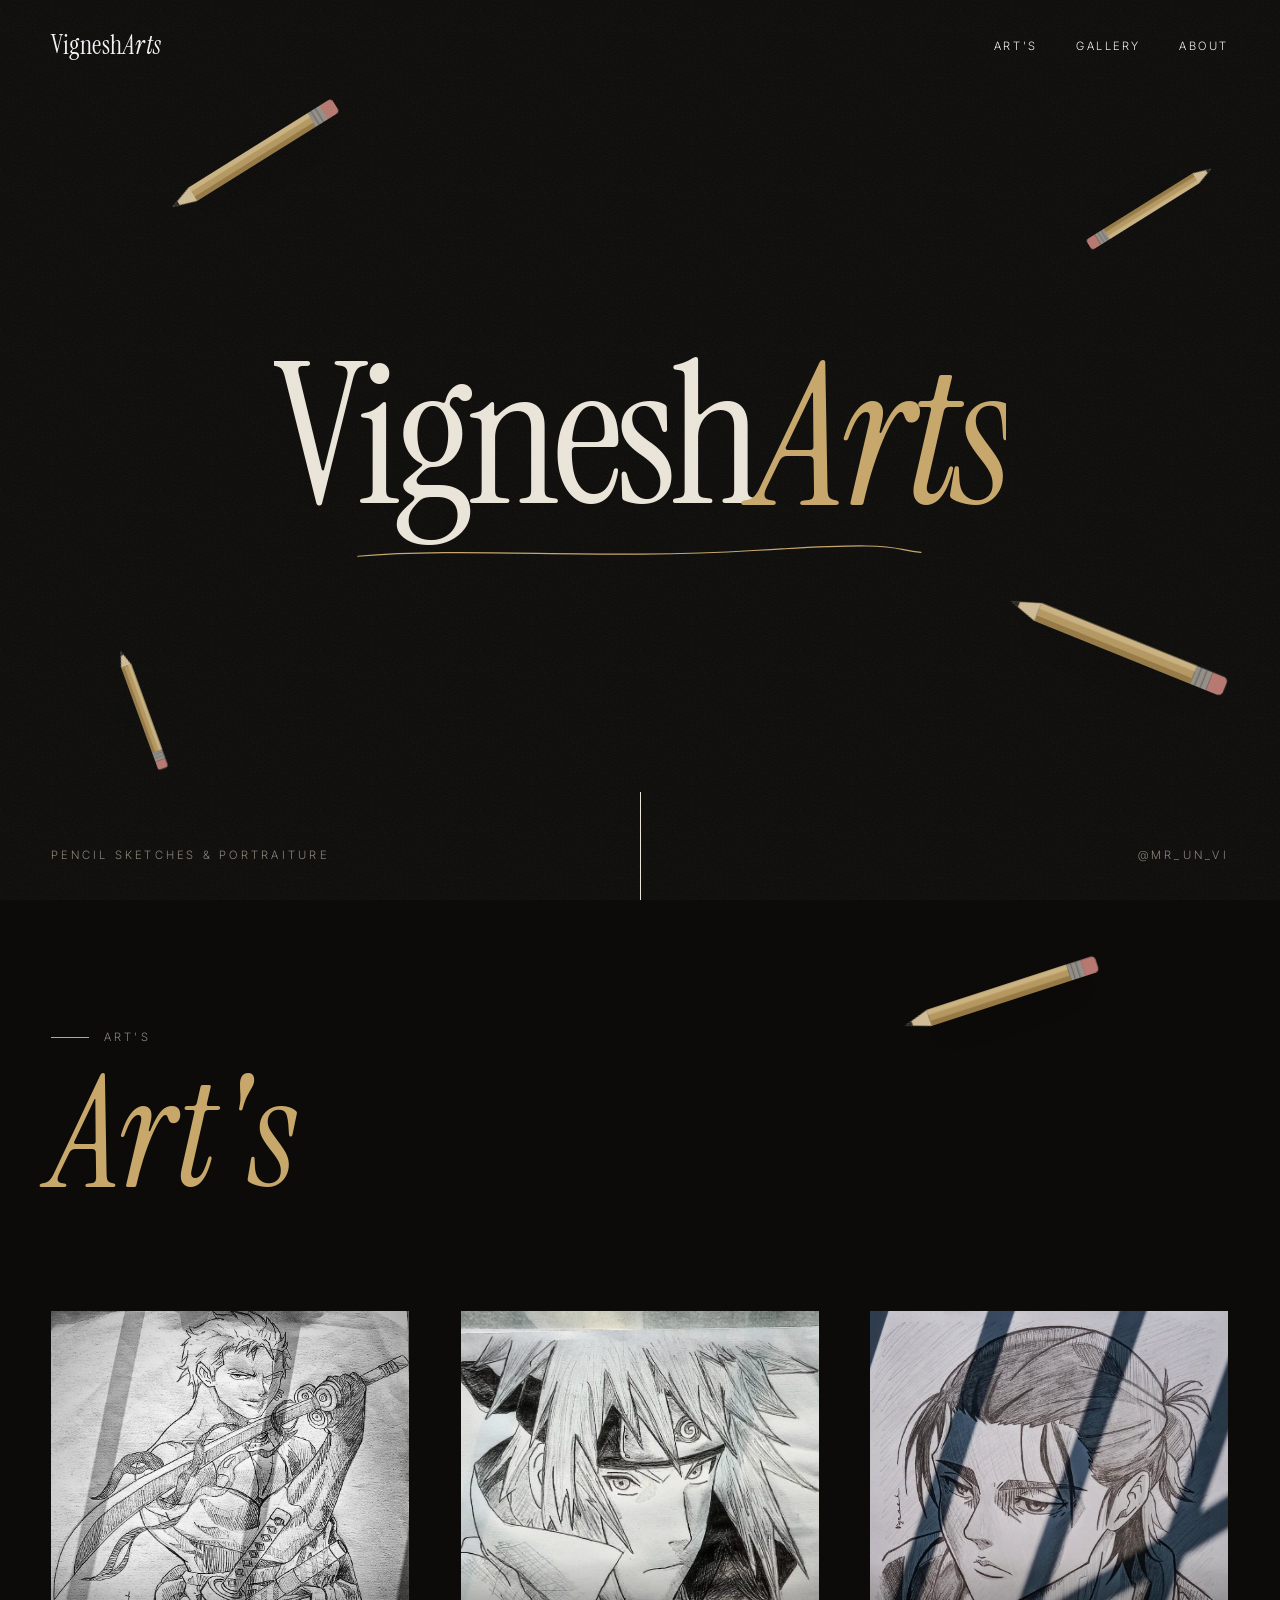
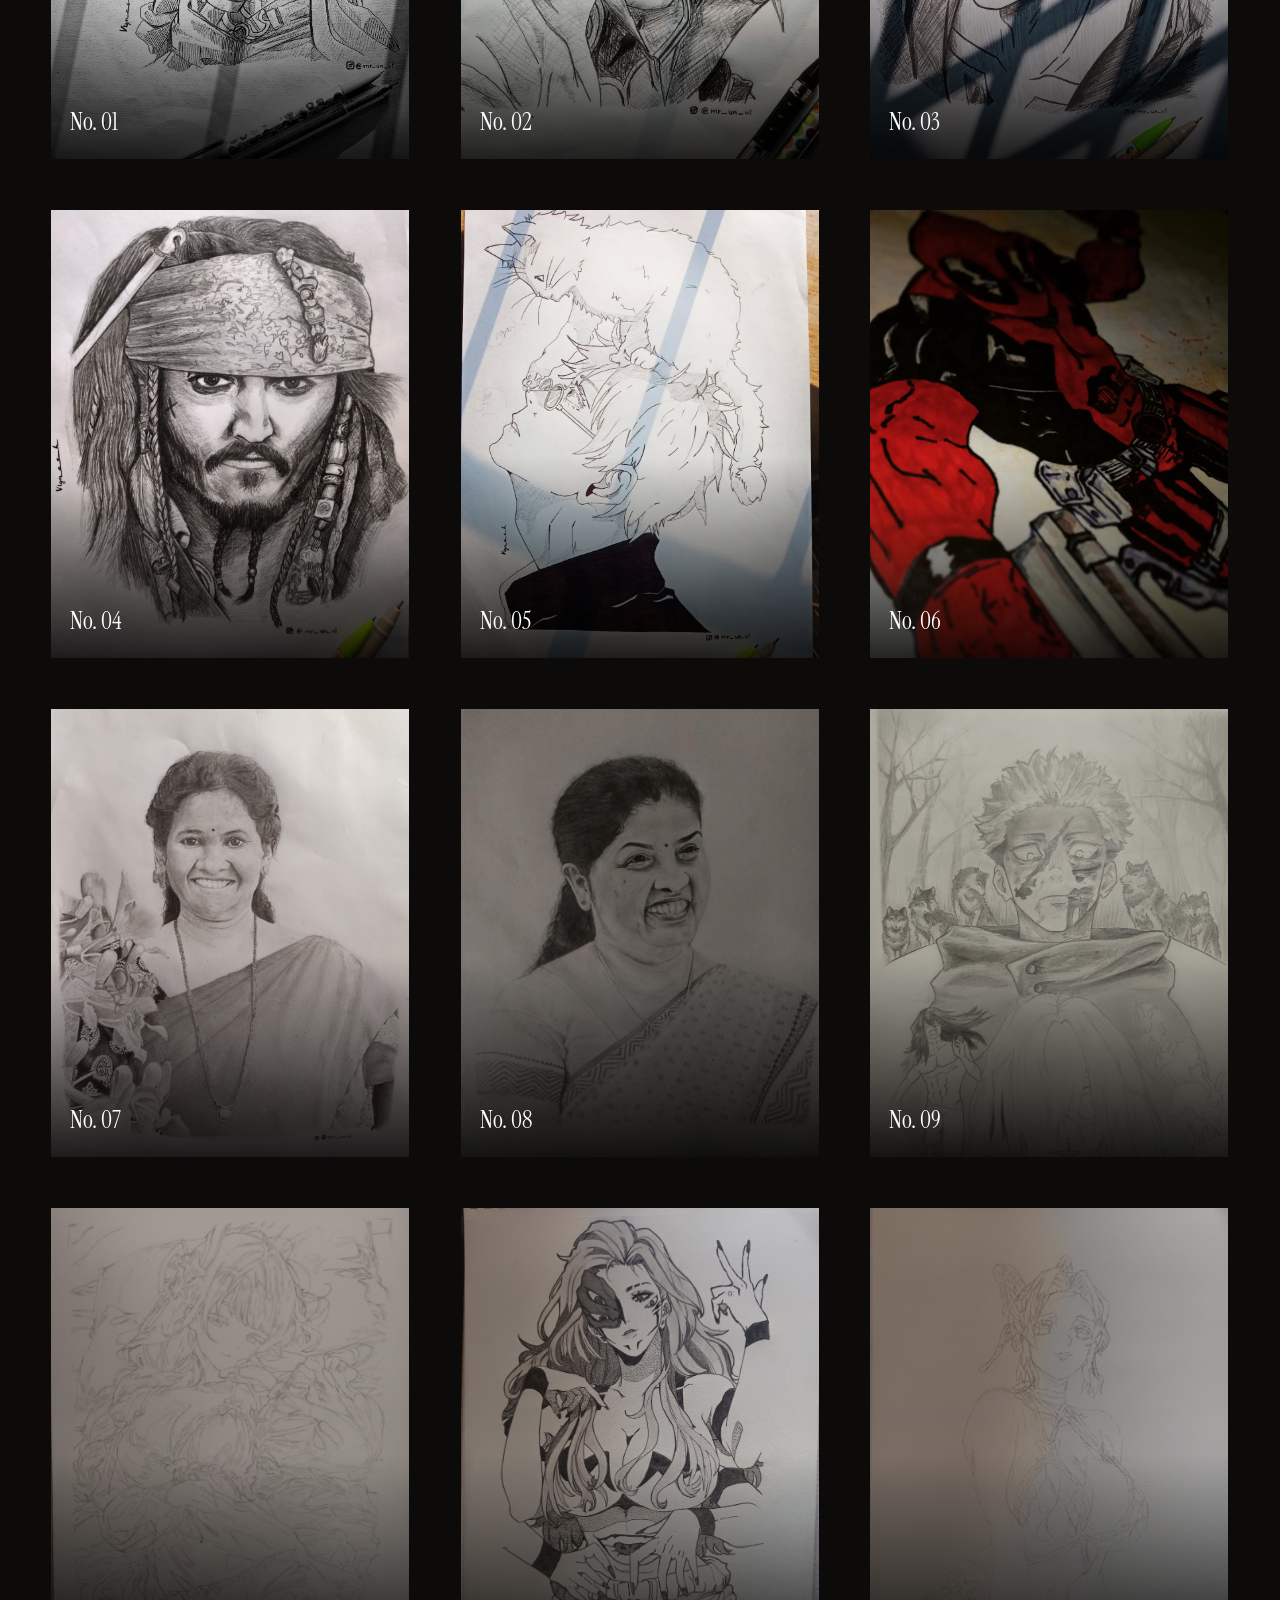
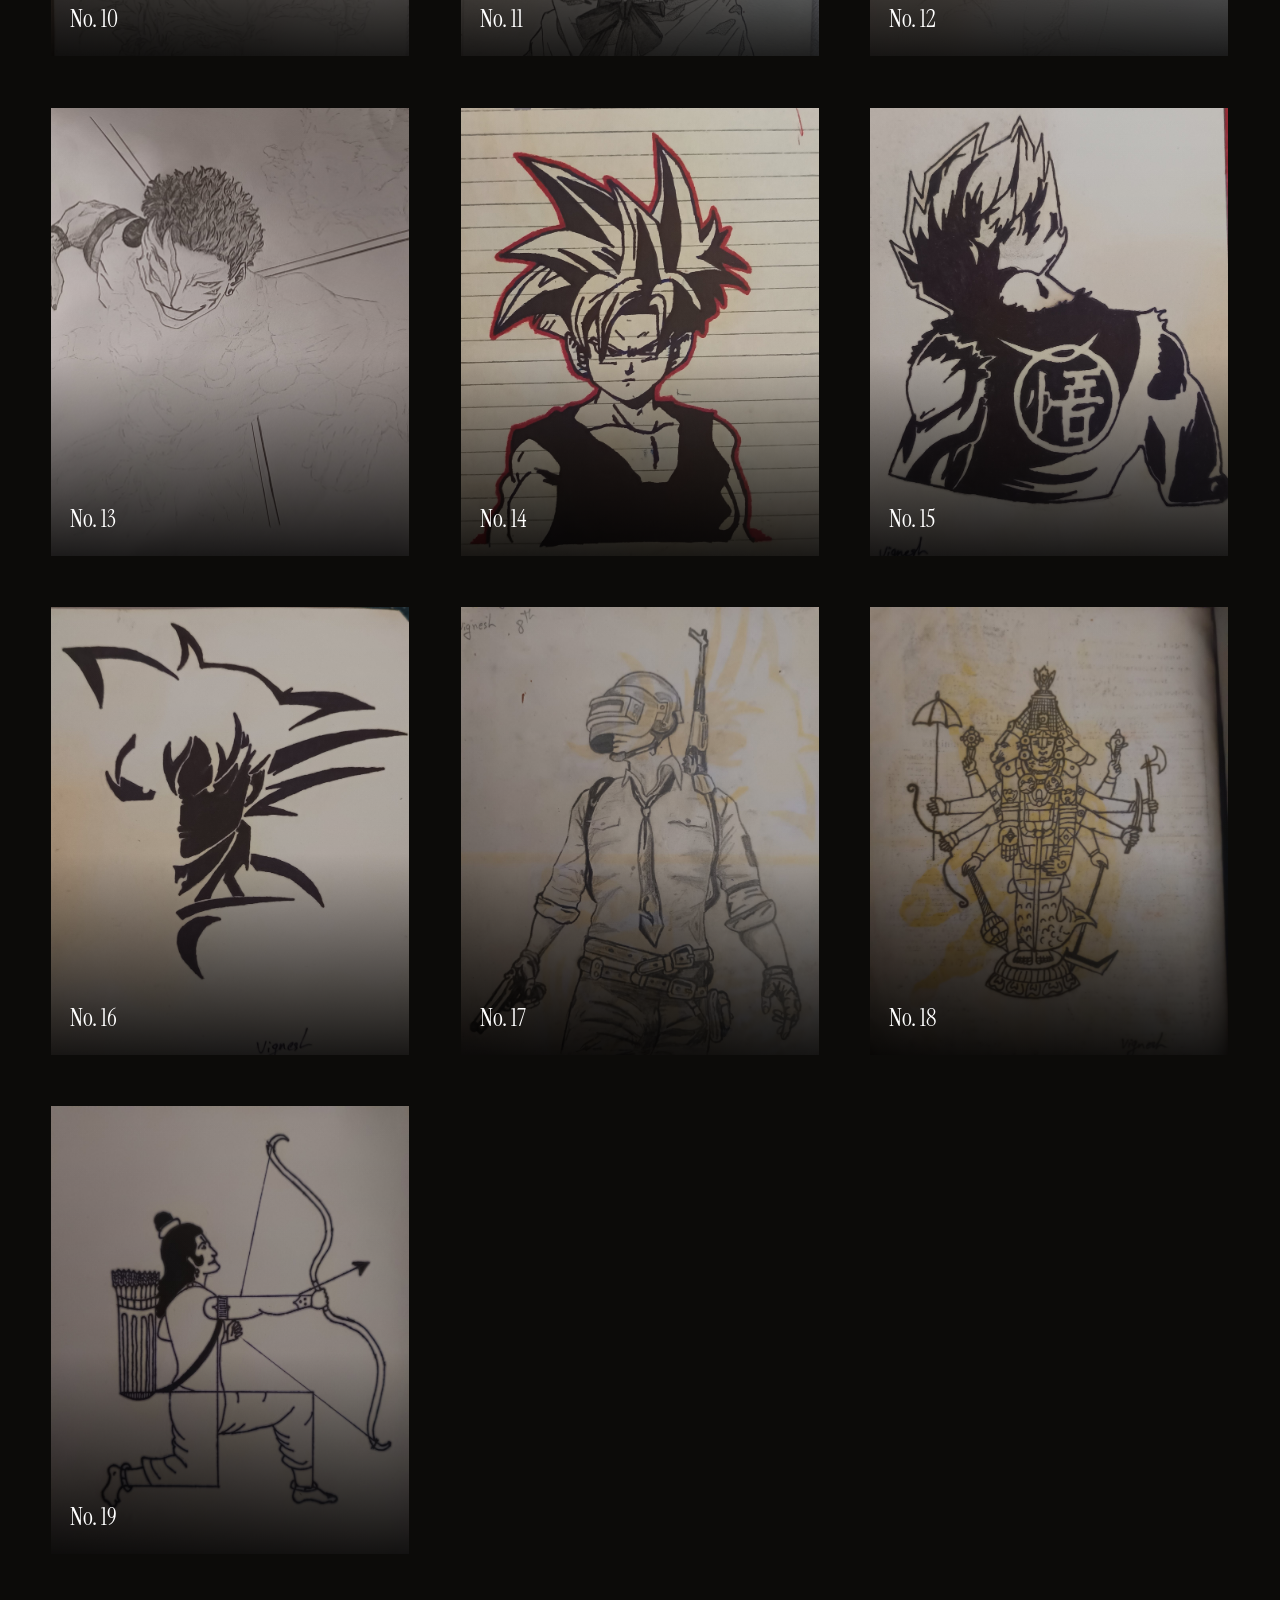
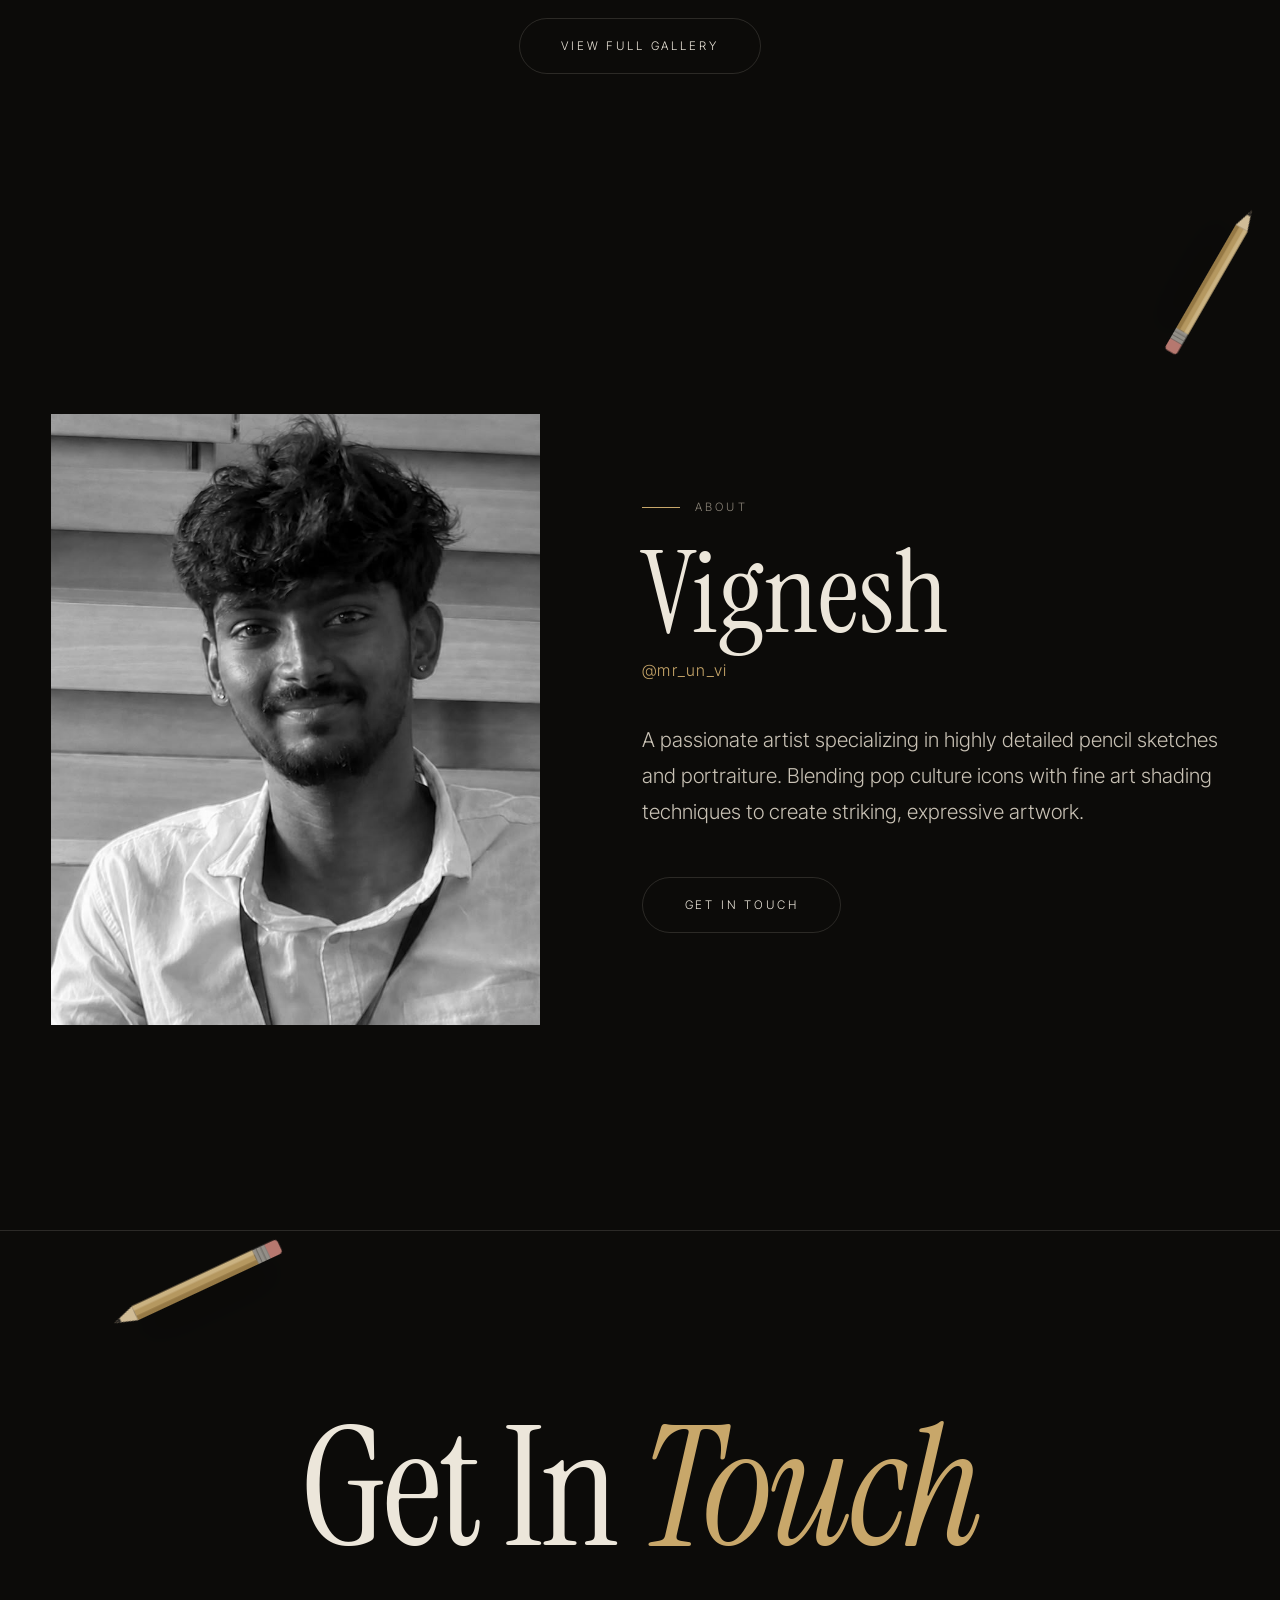
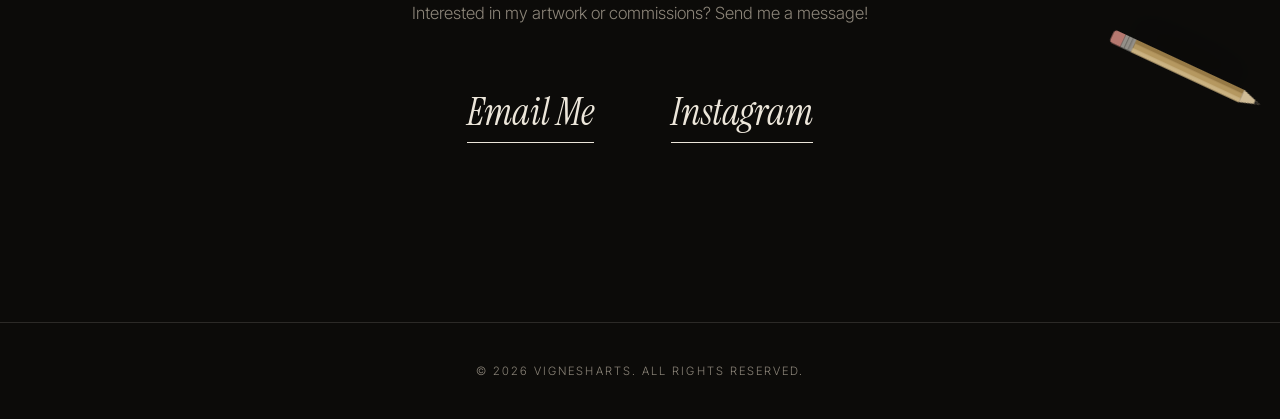
==== commit dc41b9c9: "Restore assets folder" ====
--- a/index.html
+++ b/index.html
@@ -84,7 +84,7 @@
         <section id="about" class="about">
             <svg class="pencil" viewBox="0 0 200 24" style="--top:6%;--left:88%;--rot:120deg;--w:170px;--dur:6s;--delay:0s" data-speed="0.25" aria-hidden="true"><use href="#pencil"/></svg>
             <div class="about-portrait" data-scrub="photo">
-                <img src="assets/WhatsApp Image 2026-03-16 at 6.59.22 PM.jpeg" alt="Artist Portrait" width="1440" height="1440" loading="lazy">
+                <img src="assets/artist.jpg" alt="Artist Portrait" width="1487" height="1058" loading="lazy">
             </div>
             <div class="about-text" data-scrub="drift-r">
                 <p class="label">About</p>
--- a/style.css
+++ b/style.css
@@ -260,6 +260,7 @@
     width: 100%;
     height: 100%;
     object-fit: cover;
+    object-position: 54% 35%;
     filter: grayscale(1);
     transform: scale(1.06);
     transition: filter 1.2s var(--ease-out), transform 1.6s var(--ease-out);
